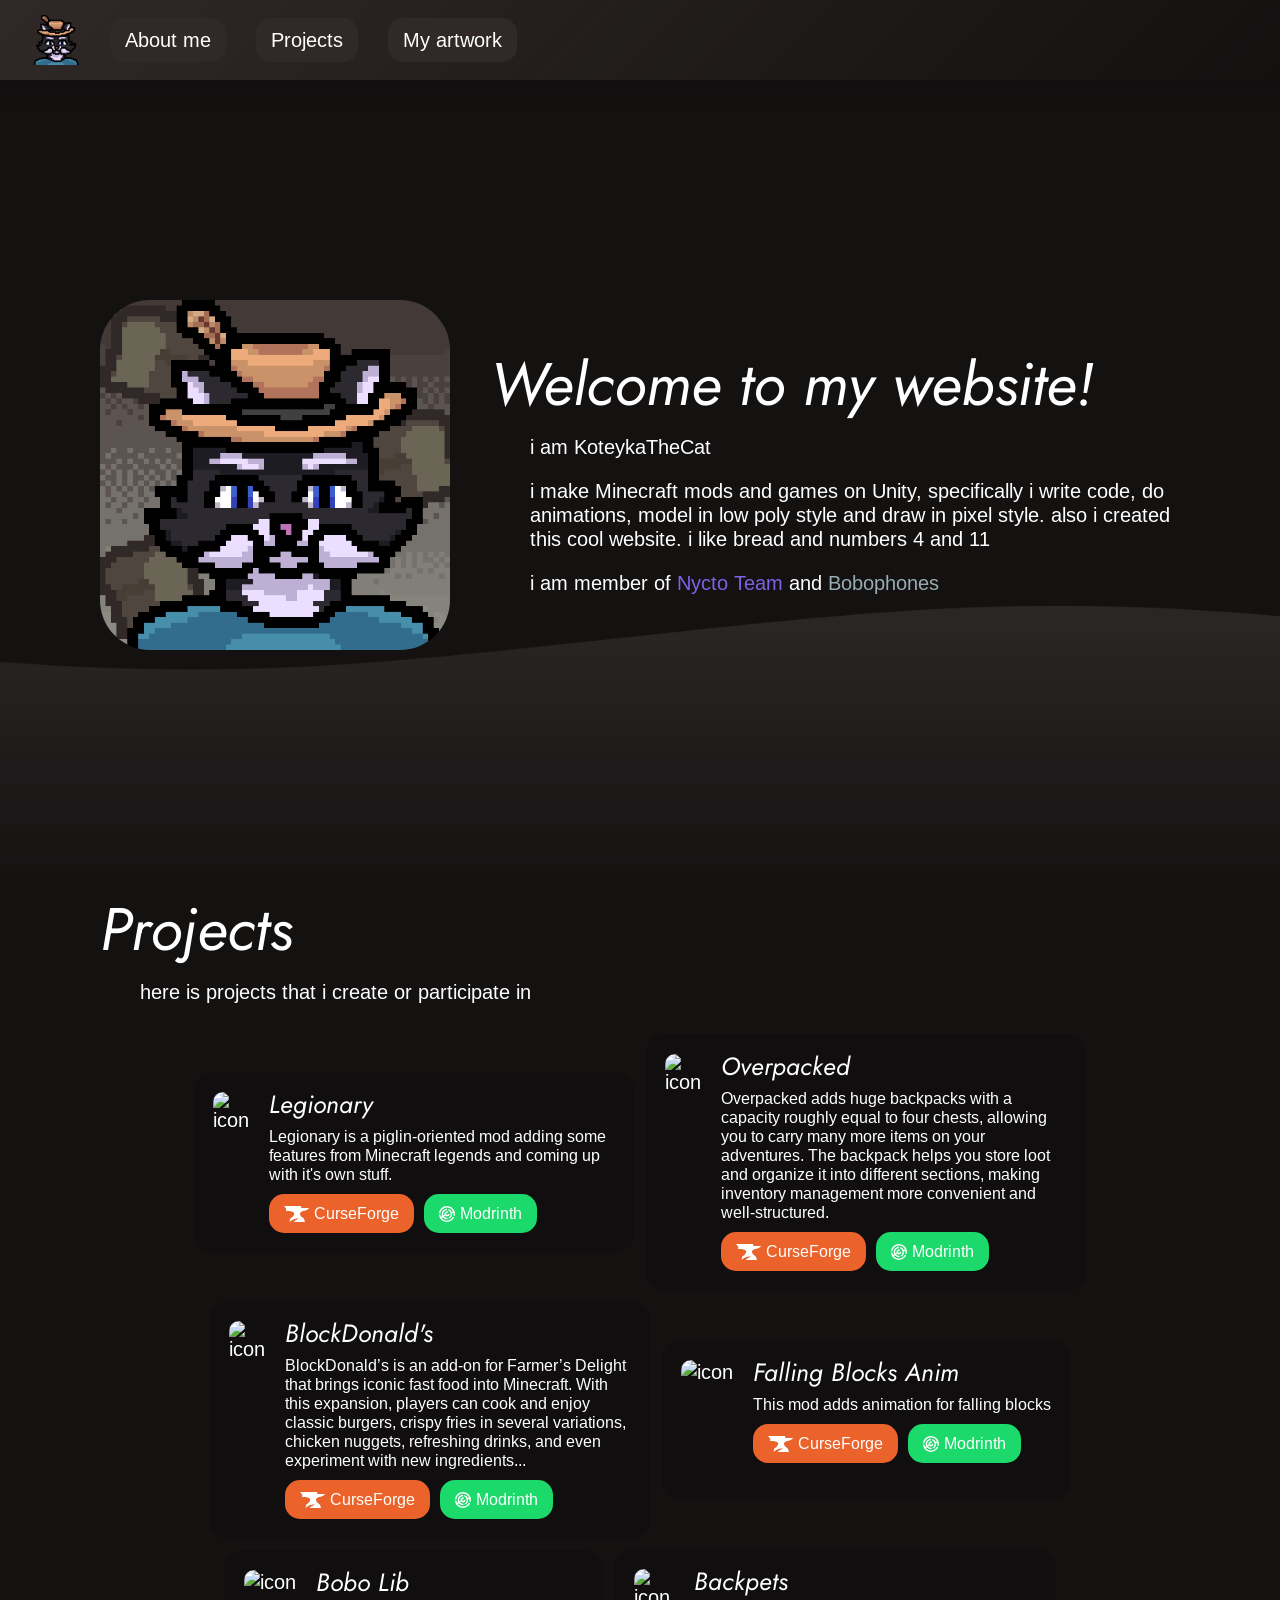
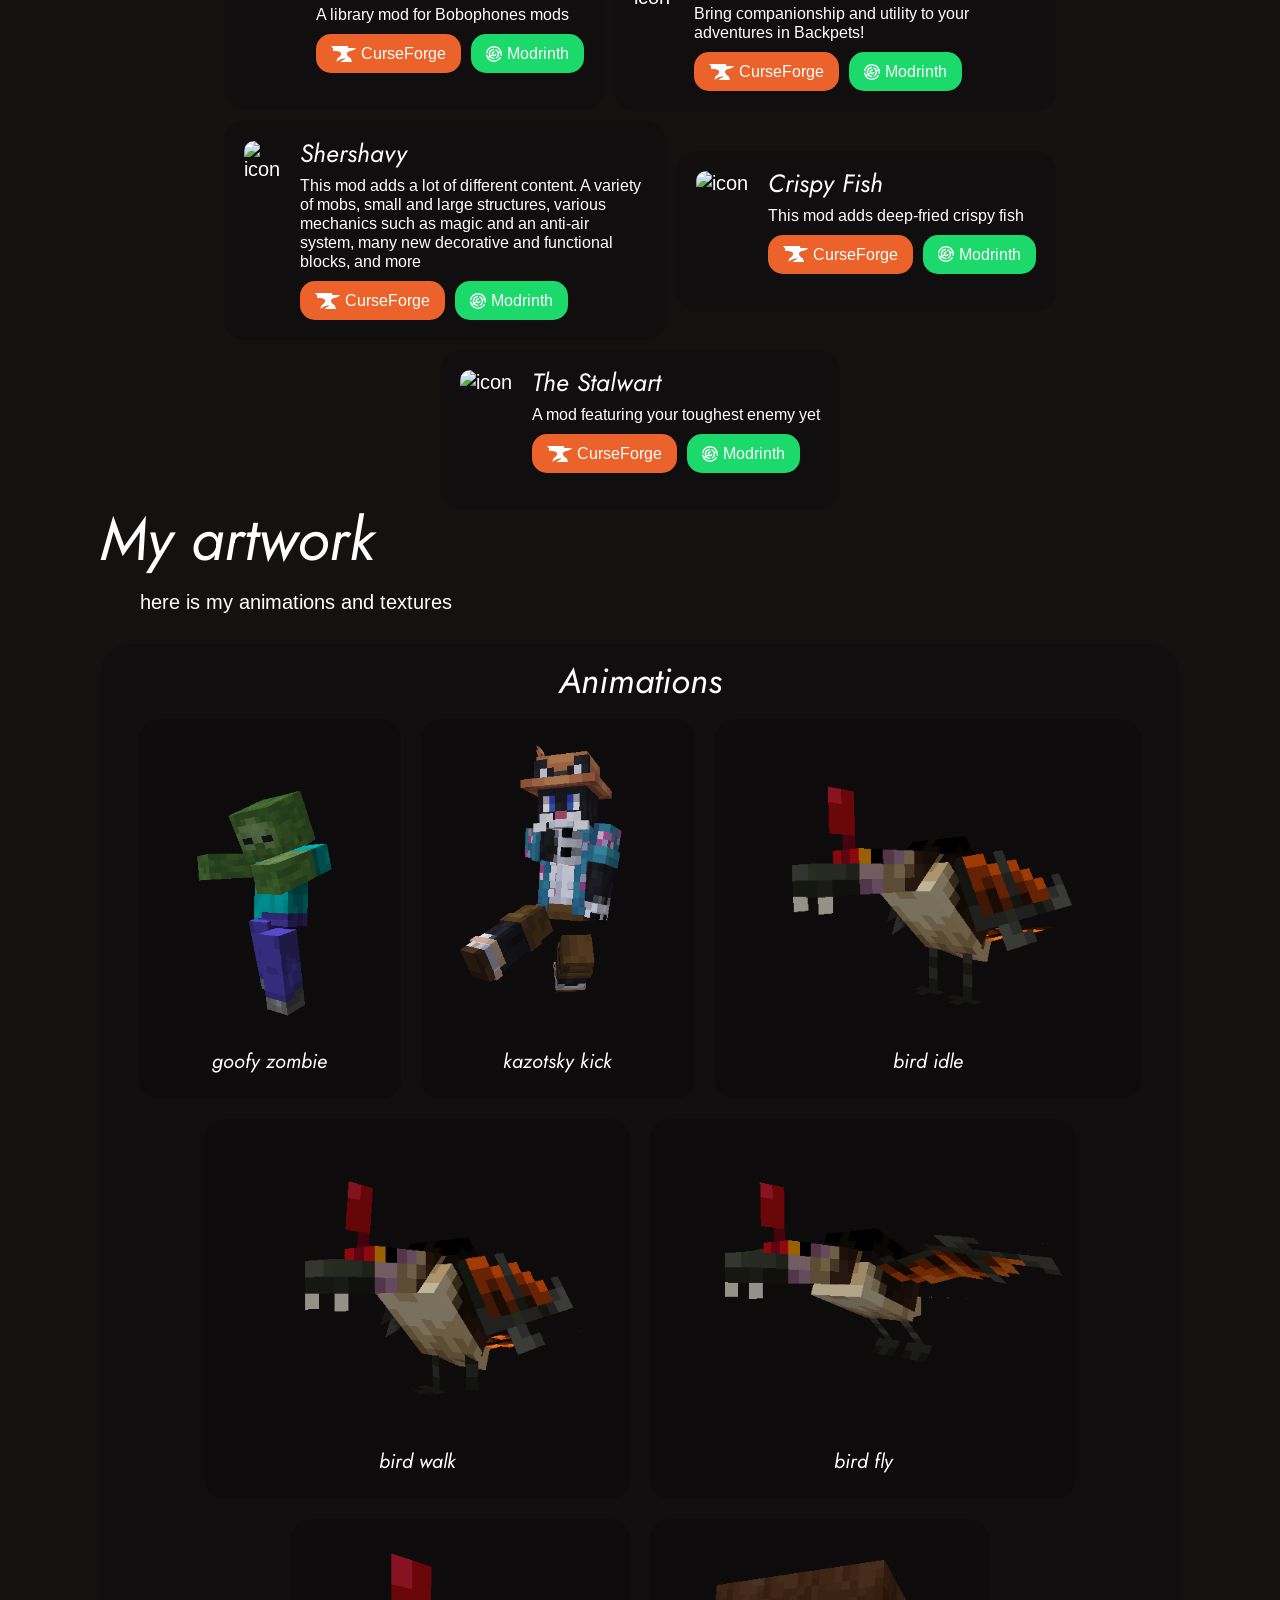
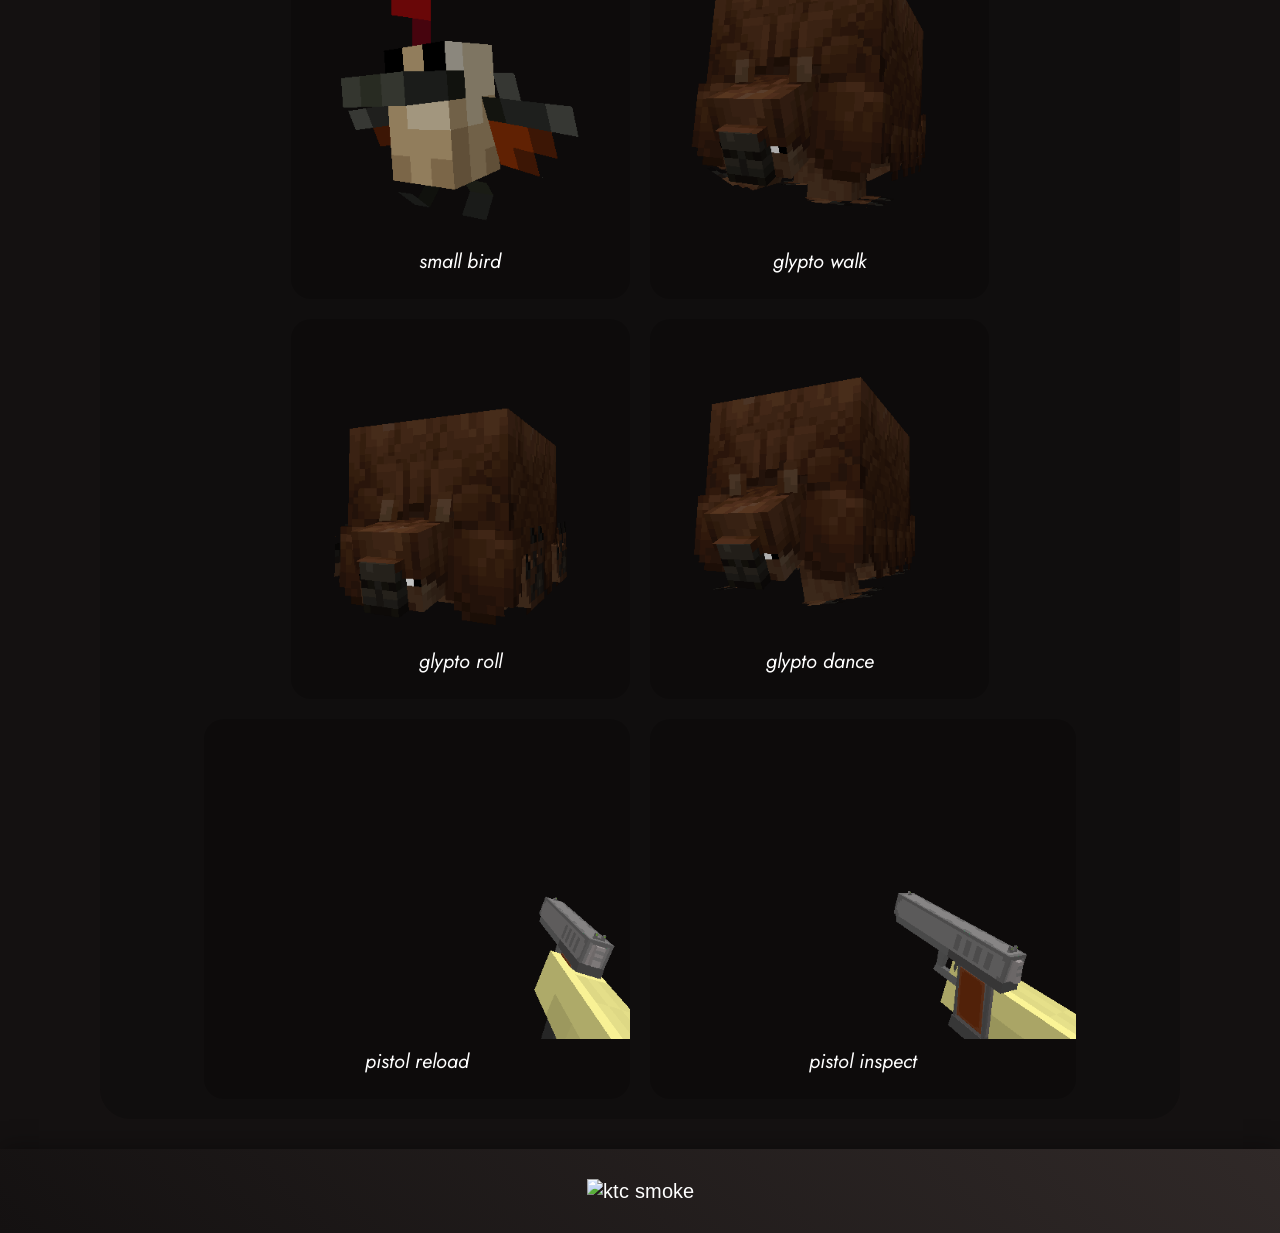
==== index.html @ 1e7cb915 "commit" ====
<!DOCTYPE html>
<html lang="en">
<head>
	<meta charset="utf-8">
	<link rel="icon" href="img/ktc_nobg.png" type="image/png">
	<link rel="stylesheet" href="style.css">
	<script src="gallery.js"></script>

	<link rel="preconnect" href="https://fonts.googleapis.com">
	<link rel="preconnect" href="https://fonts.gstatic.com" crossorigin>
	<link href="https://fonts.googleapis.com/css2?family=Arimo:ital,wght@0,400..700;1,400..700&family=Jost:ital,wght@0,700;1,700&display=swap" rel="stylesheet">

	<meta name="viewport" content="width=device-width, initial-scale=1.0">
	<meta name="author" content="KoteykaTheCat">
	<meta property="og:site_name" content="KoteykaTheCat">
	<meta property="og:locale" content="en">
	<title> KoteykaTheCat </title>
	<meta property="og:title" content="KoteykaTheCat">
	<meta name="description" content="hi">
	<meta property="og:description" content="hi">
	<meta name="keywords" content="KoteykaTheCat, котейказекет, котейка">
	<meta property="og:image" content="https://raw.githubusercontent.com/KoteykaTheCat/koteykathecat.github.io/refs/heads/master/img/ktc.png">
	<meta property="twitter:image" content="https://raw.githubusercontent.com/KoteykaTheCat/koteykathecat.github.io/refs/heads/master/img/ktc.png">
</head>

<body class="body">
<div class="page">
	<header class="header">
		<div class="logo">
			<img class="icon" src="img/ktc_nobg.png" alt="icon">
		</div>
		<a class="link" href="#about"> About me </a>
		<a class="link" href="#projects"> Projects </a>
		<a class="link" href="#artwork"> My artwork </a>
	</header>

	<main class="main">
		<div id="gallery" onclick="close_gallery()">
			<img id="gallery_img" src="" alt="gallery">
		</div>

		<div id="about"></div>
		<section class="about" style="background-image: url(img/header.png)">
			<img class="avatar" src="img/ktc.png" alt="avatar">
			<div class="texts">
				<div class="title"> Welcome to my website! </div>
				<div class="small_text">
					i am KoteykaTheCat <br>
				</div>
				<div class="small_text">
					i make Minecraft mods and games on Unity, specifically i write code, do animations, model in low poly style and draw in pixel style. also i created this cool website. i like bread and numbers 4 and 11 <br>
				</div>
				<div class="small_text">
					i am member of <span><a href="" style="color: #7C63E6">Nycto Team</a></span> and <span><a href="https://bobophones.github.io/" style="color: #97ADB2">Bobophones</a></span>
				</div>
			</div>
		</section>
		<div>
			<div id="projects"></div>
			<div class="title"> Projects </div>
			<div class="small_text">
				here is projects that i create or participate in
			</div>
		</div>
		<section class="projects">
			<div style="display:none"> ahahac 67 </div>
			<div class="project">
				<img class="icon" src="https://media.forgecdn.net/avatars/thumbnails/1150/378/256/256/638717862400643307.png" alt="icon">
				<div class="texts">
					<div class="title"> Legionary </div>
					<div class="desc"> Legionary is a piglin-oriented mod adding some features from Minecraft legends and coming up with it's own stuff. </div>
					<div class="links">
						<a class="link cf" href="https://www.curseforge.com/minecraft/mc-mods/legionary">
							<img class="icon" src="img/cf.svg" alt="icon">
							<div class="text"> CurseForge </div>
						</a>
						<a class="link mr" href="https://modrinth.com/mod/legionary">
							<img class="icon" src="img/mr.svg" alt="icon">
							<div class="text"> Modrinth </div>
						</a>
					</div>
				</div>
			</div>

			<div class="project">
				<img class="icon" src="https://media.forgecdn.net/avatars/thumbnails/1922/834/256/256/639197763353109695.png" alt="icon">
				<div class="texts">
					<div class="title"> Overpacked </div>
					<div class="desc"> Overpacked adds huge backpacks with a capacity roughly equal to four chests, allowing you to carry many more items on your adventures. The backpack helps you store loot and organize it into different sections, making inventory management more convenient and well-structured. </div>
					<div class="links">
						<a class="link cf" href="https://www.curseforge.com/minecraft/mc-mods/overpacked">
							<img class="icon" src="img/cf.svg" alt="icon">
							<div class="text"> CurseForge </div>
						</a>
						<a class="link mr" href="https://modrinth.com/mod/overpacked">
							<img class="icon" src="img/mr.svg" alt="icon">
							<div class="text"> Modrinth </div>
						</a>
					</div>
				</div>
			</div>

			<div class="project">
				<img class="icon" src="https://media.forgecdn.net/avatars/thumbnails/1441/252/256/256/638934448135001820.png" alt="icon">
				<div class="texts">
					<div class="title"> BlockDonald's </div>
					<div class="desc"> BlockDonald’s is an add-on for Farmer’s Delight that brings iconic fast food into Minecraft. With this expansion, players can cook and enjoy classic burgers, crispy fries in several variations, chicken nuggets, refreshing drinks, and even experiment with new ingredients... </div>
					<div class="links">
						<a class="link cf" href="https://www.curseforge.com/minecraft/mc-mods/blockdonalds">
							<img class="icon" src="img/cf.svg" alt="icon">
							<div class="text"> CurseForge </div>
						</a>
						<a class="link mr" href="https://modrinth.com/mod/blockdonalds">
							<img class="icon" src="img/mr.svg" alt="icon">
							<div class="text"> Modrinth </div>
						</a>
					</div>
				</div>
			</div>

			<div class="project">
				<img class="icon" src="https://media.forgecdn.net/avatars/thumbnails/1658/262/256/256/639056569333555437.png" alt="icon">
				<div class="texts">
					<div class="title"> Falling Blocks Anim </div>
					<div class="desc"> This mod adds animation for falling blocks </div>
					<div class="links">
						<a class="link cf" href="https://www.curseforge.com/minecraft/mc-mods/falling-blocks-anim">
							<img class="icon" src="img/cf.svg" alt="icon">
							<div class="text"> CurseForge </div>
						</a>
						<a class="link mr" href="https://modrinth.com/mod/falling-blocks-anim">
							<img class="icon" src="img/mr.svg" alt="icon">
							<div class="text"> Modrinth </div>
						</a>
					</div>
				</div>
			</div>

			<div class="project">
				<img class="icon" src="https://media.forgecdn.net/avatars/thumbnails/1758/545/256/256/639118714023022984.png" alt="icon">
				<div class="texts">
					<div class="title"> Bobo Lib </div>
					<div class="desc"> A library mod for Bobophones mods </div>
					<div class="links">
						<a class="link cf" href="https://www.curseforge.com/minecraft/mc-mods/bobo-lib">
							<img class="icon" src="img/cf.svg" alt="icon">
							<div class="text"> CurseForge </div>
						</a>
						<a class="link mr" href="https://modrinth.com/mod/bobo-lib">
							<img class="icon" src="img/mr.svg" alt="icon">
							<div class="text"> Modrinth </div>
						</a>
					</div>
				</div>
			</div>

			<div class="project">
				<img class="icon" src="https://media.forgecdn.net/avatars/thumbnails/1675/243/256/256/639065220173999099.png" alt="icon">
				<div class="texts">
					<div class="title"> Backpets </div>
					<div class="desc"> Bring companionship and utility to your adventures in Backpets! </div>
					<div class="links">
						<a class="link cf" href="https://www.curseforge.com/minecraft/mc-mods/backpets">
							<img class="icon" src="img/cf.svg" alt="icon">
							<div class="text"> CurseForge </div>
						</a>
						<a class="link mr" href="https://modrinth.com/mod/backpets">
							<img class="icon" src="img/mr.svg" alt="icon">
							<div class="text"> Modrinth </div>
						</a>
					</div>
				</div>
			</div>

			<div class="project">
				<img class="icon" src="https://media.forgecdn.net/avatars/thumbnails/1659/152/256/256/639057026516370318.png" alt="icon">
				<div class="texts">
					<div class="title"> Shershavy </div>
					<div class="desc"> This mod adds a lot of different content. A variety of mobs, small and large structures, various mechanics such as magic and an anti-air system, many new decorative and functional blocks, and more </div>
					<div class="links">
						<a class="link cf" href="https://www.curseforge.com/minecraft/mc-mods/shershavy">
							<img class="icon" src="img/cf.svg" alt="icon">
							<div class="text"> CurseForge </div>
						</a>
						<a class="link mr" href="https://modrinth.com/mod/shershavy">
							<img class="icon" src="img/mr.svg" alt="icon">
							<div class="text"> Modrinth </div>
						</a>
					</div>
				</div>
			</div>

			<div class="project">
				<img class="icon" src="https://media.forgecdn.net/avatars/thumbnails/1658/170/256/256/639056535067767973.png" alt="icon">
				<div class="texts">
					<div class="title"> Crispy Fish </div>
					<div class="desc"> This mod adds deep-fried crispy fish </div>
					<div class="links">
						<a class="link cf" href="https://www.curseforge.com/minecraft/mc-mods/crispy-fish">
							<img class="icon" src="img/cf.svg" alt="icon">
							<div class="text"> CurseForge </div>
						</a>
						<a class="link mr" href="https://modrinth.com/mod/crispy-fish">
							<img class="icon" src="img/mr.svg" alt="icon">
							<div class="text"> Modrinth </div>
						</a>
					</div>
				</div>
			</div>

			<div class="project">
				<img class="icon" src="https://media.forgecdn.net/avatars/thumbnails/2033/73/256/256/639243917509066254.png" alt="icon">
				<div class="texts">
					<div class="title"> The Stalwart </div>
					<div class="desc"> A mod featuring your toughest enemy yet </div>
					<div class="links">
						<a class="link cf" href="https://www.curseforge.com/minecraft/mc-mods/the-stalwart">
							<img class="icon" src="img/cf.svg" alt="icon">
							<div class="text"> CurseForge </div>
						</a>
						<a class="link mr" href="https://modrinth.com/mod/the-stalwart">
							<img class="icon" src="img/mr.svg" alt="icon">
							<div class="text"> Modrinth </div>
						</a>
					</div>
				</div>
			</div>

		</section>
		<div>
			<div id="artwork"></div>
			<div class="title"> My artwork </div>
			<div class="small_text">
				here is my animations and textures
			</div>
		</div>
		<section class="artworks">
			<div class="title"> Animations </div>
			<div class="list">
				<div class="artwork" onclick="open_gallery(this)">
					<img class="img" src="img/artwork/goofy_zombie.gif" alt="artwork">
					<div class="title"> goofy zombie </div>
				</div>
				<div class="artwork" onclick="open_gallery(this)">
					<img class="img" src="img/artwork/kazotsky_kick.gif" alt="artwork">
					<div class="title"> kazotsky kick </div>
				</div>
				<div class="artwork" onclick="open_gallery(this)">
					<img class="img" src="img/artwork/bird_idle.gif" alt="artwork">
					<div class="title"> bird idle </div>
				</div>
				<div class="artwork" onclick="open_gallery(this)">
					<img class="img" src="img/artwork/bird_walk.gif" alt="artwork">
					<div class="title"> bird walk </div>
				</div>
				<div class="artwork" onclick="open_gallery(this)">
					<img class="img" src="img/artwork/bird_fly.gif" alt="artwork">
					<div class="title"> bird fly </div>
				</div>
				<div class="artwork" onclick="open_gallery(this)">
					<img class="img" src="img/artwork/small_bird.gif" alt="artwork">
					<div class="title"> small bird </div>
				</div>
				<div class="artwork" onclick="open_gallery(this)">
					<img class="img" src="img/artwork/glypto_walk.gif" alt="artwork">
					<div class="title"> glypto walk </div>
				</div>
				<div class="artwork" onclick="open_gallery(this)">
					<img class="img" src="img/artwork/glypto_roll.gif" alt="artwork">
					<div class="title"> glypto roll </div>
				</div>
				<div class="artwork" onclick="open_gallery(this)">
					<img class="img" src="img/artwork/glypto_dance.gif" alt="artwork">
					<div class="title"> glypto dance </div>
				</div>
				<div class="artwork" onclick="open_gallery(this)">
					<img class="img" src="img/artwork/pistol_reload.gif" alt="artwork">
					<div class="title"> pistol reload </div>
				</div>
				<div class="artwork" onclick="open_gallery(this)">
					<img class="img" src="img/artwork/pistol_inspect.gif" alt="artwork">
					<div class="title"> pistol inspect </div>
				</div>
<!--				<div class="artwork" onclick="open_gallery(this)">-->
<!--					<img class="img" src="img/artwork/.gif" alt="artwork">-->
<!--					<div class="title">  </div>-->
<!--				</div>-->
			</div>
		</section>
	</main>

	<footer class="footer">
		<div class="group">
			<div class="links"></div>
			<img class="ktc_smoke" src="img/ktc_smoke.gif" alt="ktc smoke">
		</div>
	</footer>
</div>
</body>
</html>
---- style.css ----
:root {
	--main_c: #302928;
	--main_hc: #8C8B83;
	--bg_c: #141111;
	--tbg_c: rgba(0, 0, 0, 0.2);
	--header_h: 50px;
}

* {
	padding: 0;
	margin: 0;
	font-family: Arimo;
	font-size: 20px;
	transition: 0.25s;
	color: white;
	scroll-behavior: smooth;
}

a {
	text-decoration: none
}

img {
	-webkit-user-select: none;
	-ms-user-select: none;
	user-select: none;
}

::selection {
	background: var(--main_hc);
	color: black;
}

.body {
	background: var(--bg_c);
}

.page {
	display: flex;
	flex-direction: column;
	min-height: 100vh;
	overflow: hidden;
	background: url(img/bg.png);
	background-attachment: fixed;
	background-position: center;
	background-size: cover;
}


.header {
	position: fixed;
	width: calc(100% - 60px);
	height: var(--header_h);;
	display: flex;
	align-items: center;
	gap: 30px;
	padding: 15px 30px;
	background: linear-gradient(135deg, var(--main_c), transparent);
	box-shadow: rgb(0, 0, 0, 0.4) 0px 0px 25px;
	z-index: 10;
}
	.header .logo {
		display: flex;
		align-items: center;
	}
		.header .logo .icon {
			height: 50px;
		}
		.header .logo .text {
			margin-left: 10px;
			font-family: Jost;
			max-width: 130px;
			line-height: 22px;
		}

.main {
	margin-top: var(--header_h);
	padding: 0 100px;
}

.mb {
	display: none;
}


.title {
	font-family: Jost;
	font-style: italic;
	font-size: 60px;
	line-height: 60px;
}
.small_text {
	margin: 20px 0 0 40px;
}

#about, #projects, #artwork {
    position: relative;
    top: calc(-2 * var(--header_h));
    height: 0;
    visibility: hidden;
}

.about {
	height: calc(100vh - var(--header_h));
	display: flex;
	justify-content: center;
	align-items: center;
}
	.about .avatar {
	    border-radius: 50px;
	    height: 350px;
	}
	.about .texts {
		margin-left: 40px;
		max-width: 720px;
	}

.projects {
	display: flex;
	flex-wrap: wrap;
	justify-content: center;
	align-items: center;
	gap: 10px;
	margin-top: 30px;
}
.project {
	display: flex;
	gap: 20px;
	background: var(--tbg_c);
	padding: 20px;
	border-radius: 20px;
	max-width: calc(40% - 30px)
}
	.project .icon {
		border-radius: 10px;
		height: 120px;
	}
	.project .title {
		font-size: 25px;
		line-height: 25px;
	}
	.project .texts {
    	display: flex;
    	flex-wrap: wrap;
    	flex-direction: column;
    	gap: 10px;
    }
	.project .desc {
		font-size: 16px;
	}
	.project .links {
		display: flex;
		flex-wrap: wrap;
		gap: 10px;
	}

.artworks {
	margin: 30px 0;
	background: var(--tbg_c);
	border-radius: 30px;
	padding: 20px;
}
	.artworks .title {
		font-size: 35px;
		line-height: 35px;
		text-align: center;
	}
	.artworks .list {
		display: flex;
		flex-wrap: wrap;
		justify-content: center;
		align-items: center;
		gap: 20px;
		margin-top: 20px;
	}
.artwork {
	background: var(--tbg_c);
	padding: 20px;
	border-radius: 20px;
	max-width: calc(40% - 30px)
}
	.artwork:hover {
		background: rgba(0, 0, 0, 0.5);
		cursor: pointer;
	}
	.artwork .img {
		height: 300px;
	}
	.artwork .title {
		font-size: 20px;
	}



.link {
	padding: 10px 15px;
	border-radius: 15px;
	background: var(--main_c);
	display: flex;
	align-items: center;
	gap: 5px;
}
	.link .icon {
		border-radius: 0;
		height: 16px;
	}
	.link .text {
		font-size: 16px;
	}
	.link:hover {
		background: var(--bg_c);
	}
.link.cf {
	background: #eb622b;
}
	.link.cf:hover {
		background: #B74D22;
	}
.link.mr {
	background: #1BD96A;
}
	.link.mr:hover {
		background: #15A54F;
	}


#gallery {
	position: fixed;
	left: 0;
	top: 0;
	width: 100vw;
	height: 100vh;
	background: rgba(0, 0, 0, 0.75);
	z-index: 20;
	display: flex;
	justify-content: center;
	align-items: center;
	opacity: 0;
	visibility: hidden;
}
	#gallery.opened {
		opacity: 1;
		visibility: visible;
	}
	#gallery_img {
        max-width: 95%;
        max-height: 95%;
        transform: scale(0.9);
    }
    #gallery.opened #gallery_img {
        transform: scale(1);
    }


.footer {
	background: linear-gradient(45deg, transparent, var(--main_c));
	padding: 30px;
	display: flex;
	justify-content: center;
	box-shadow: rgb(0, 0, 0, 0.4) 0px 0px 25px;
}
	.footer .group {
		display: flex;
		align-items: center;
		flex-direction: column;
	}



@media (max-width: 720px) {

}
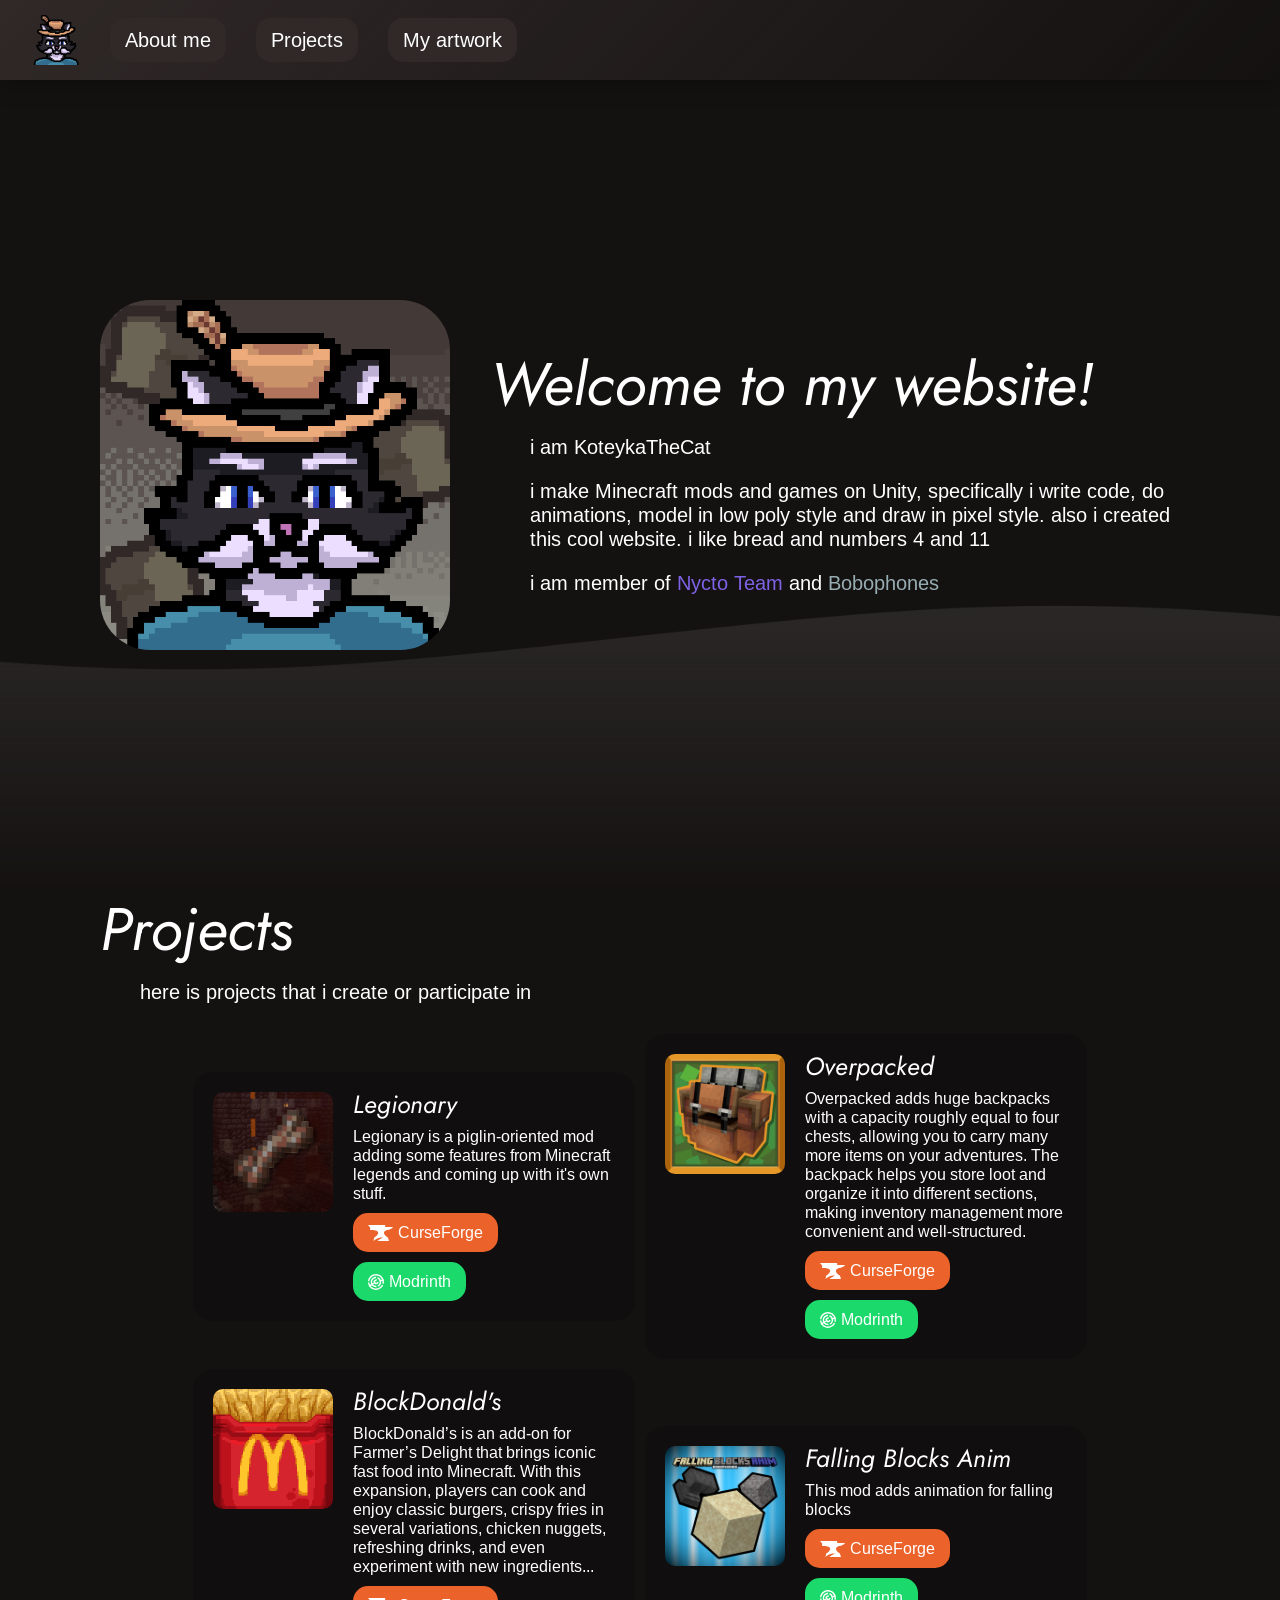
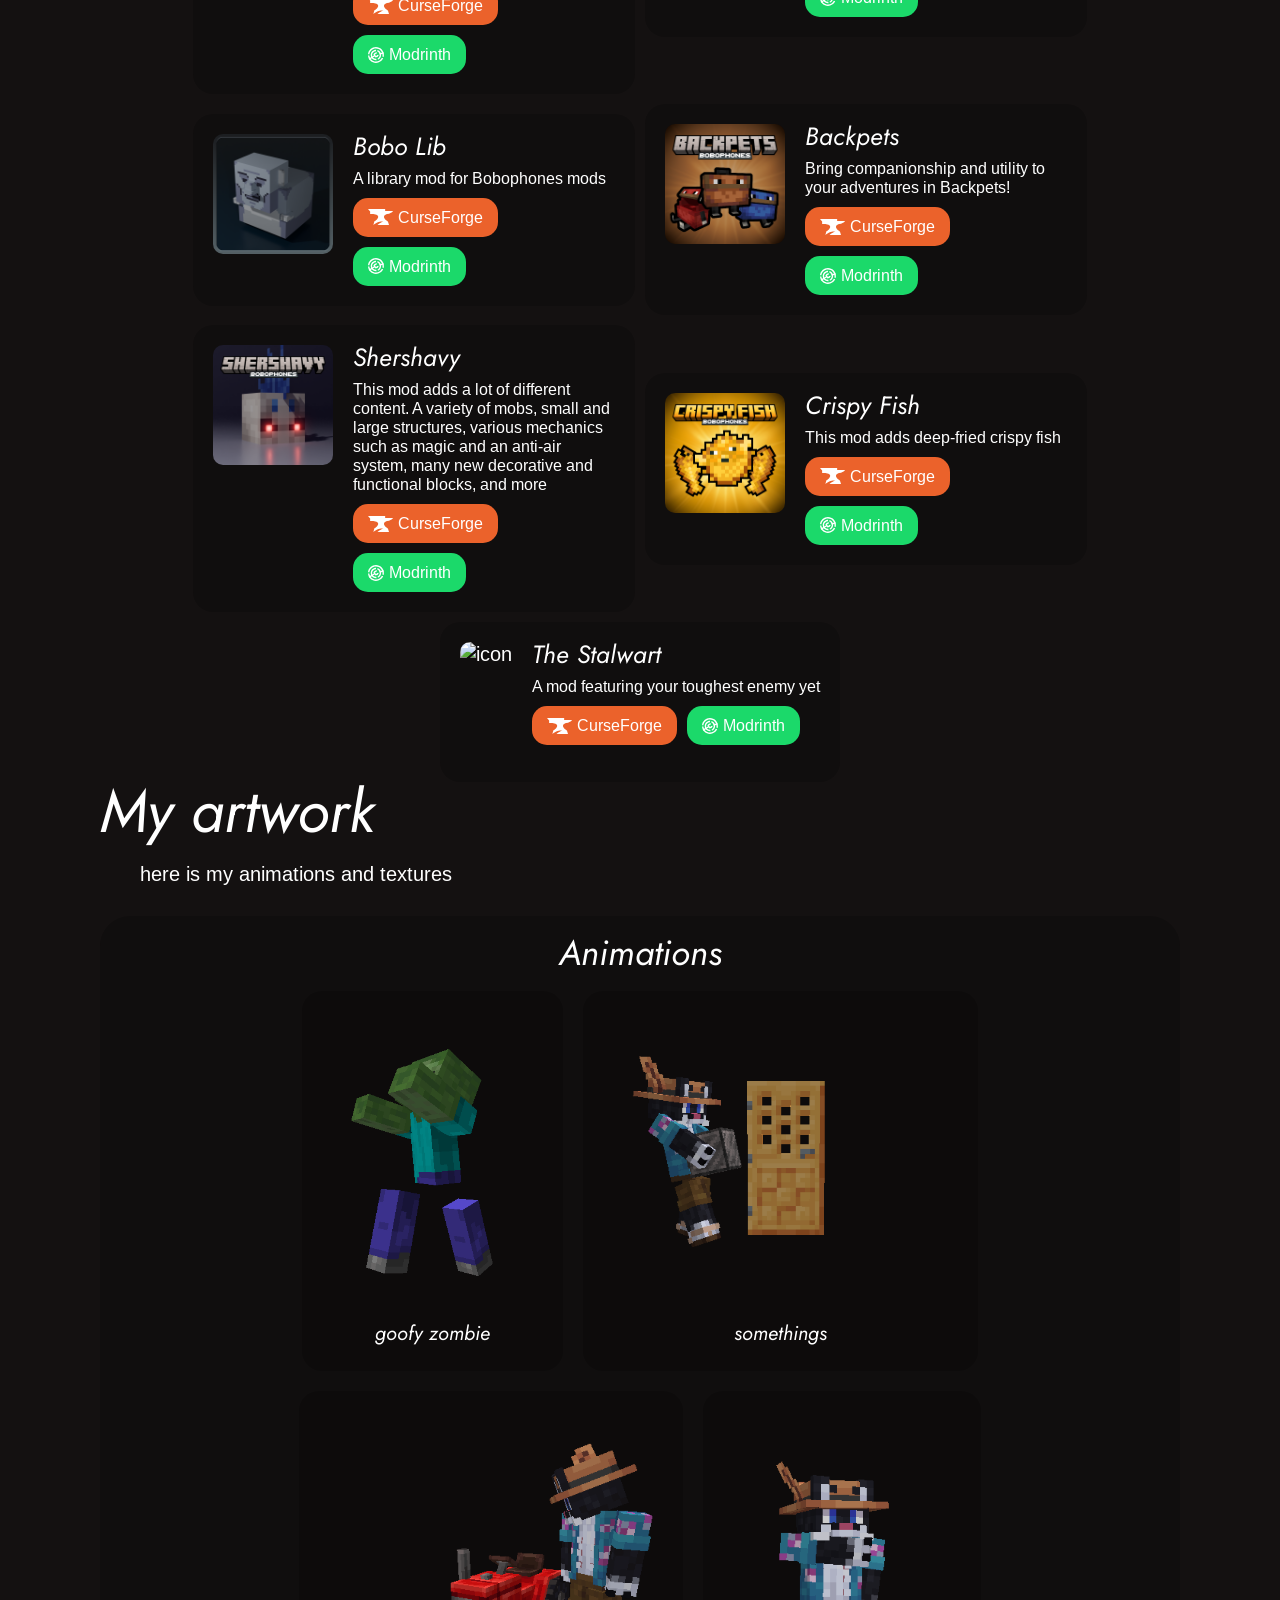
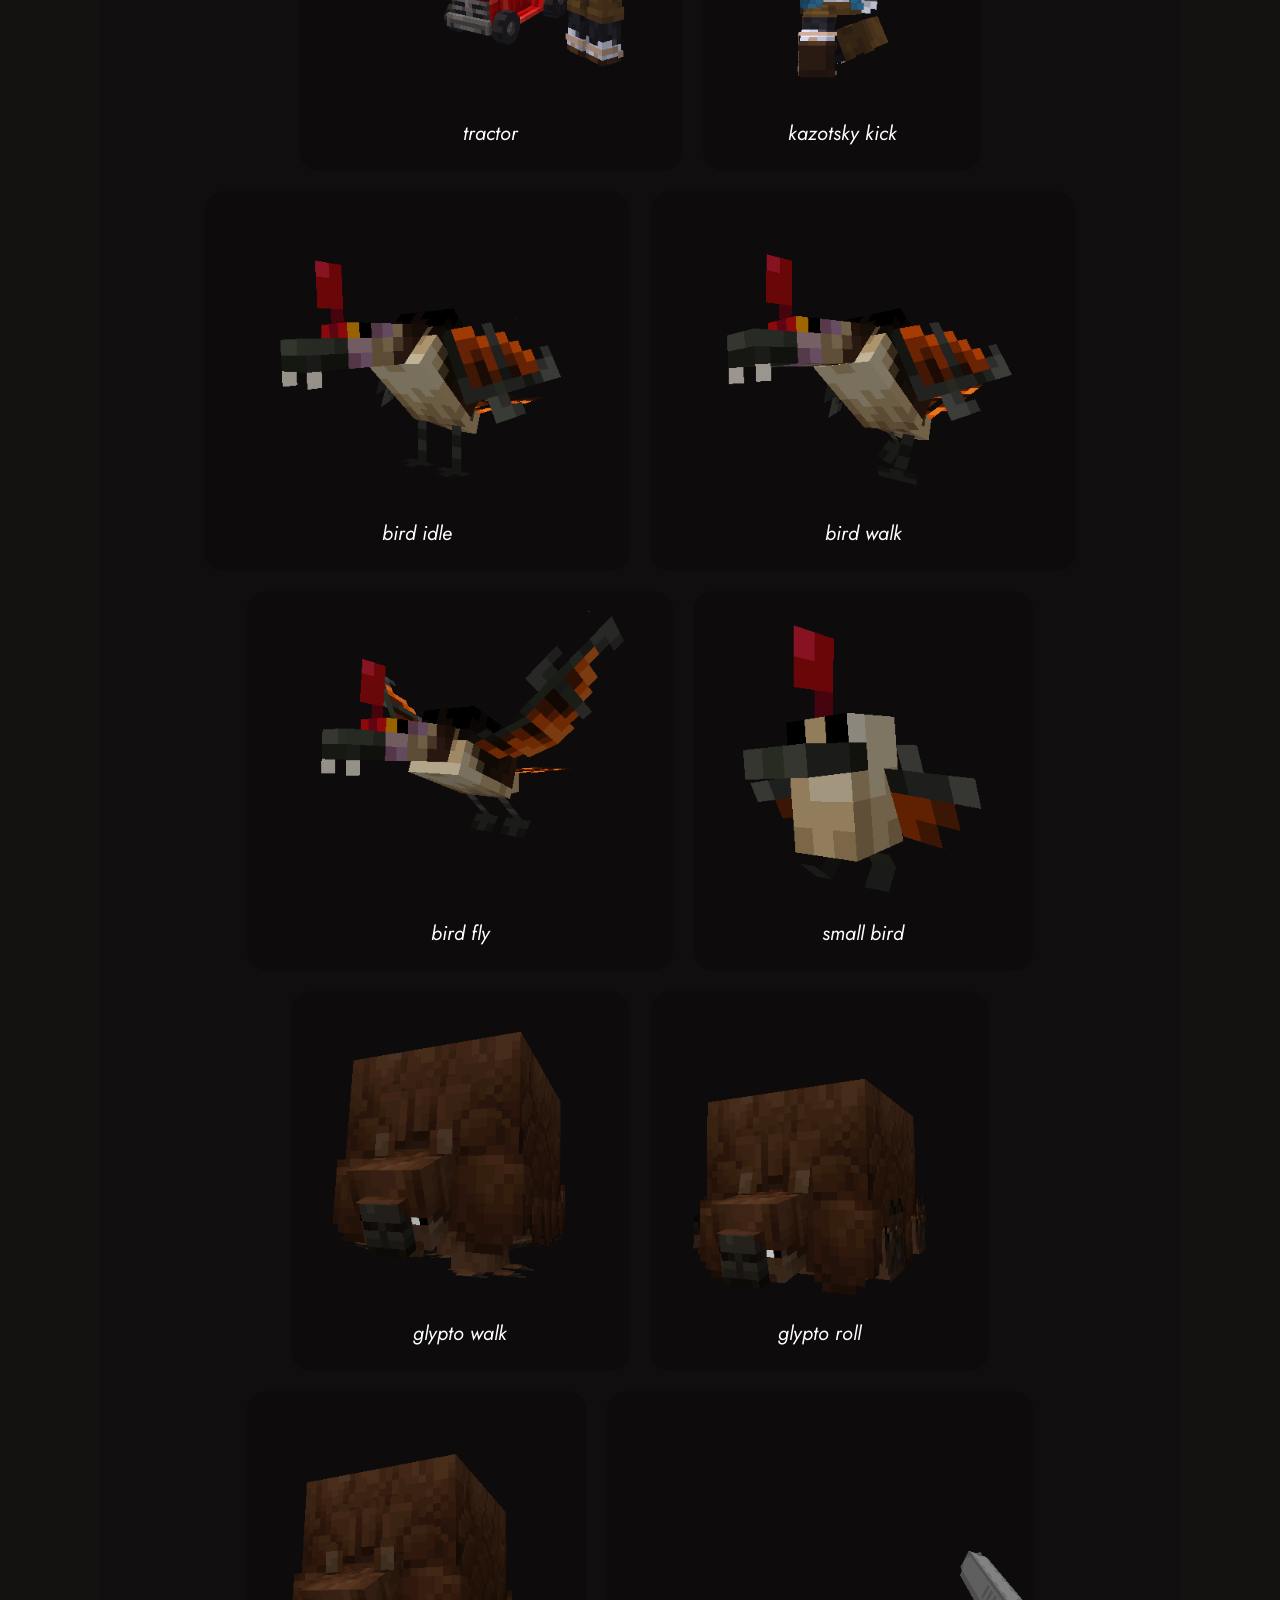
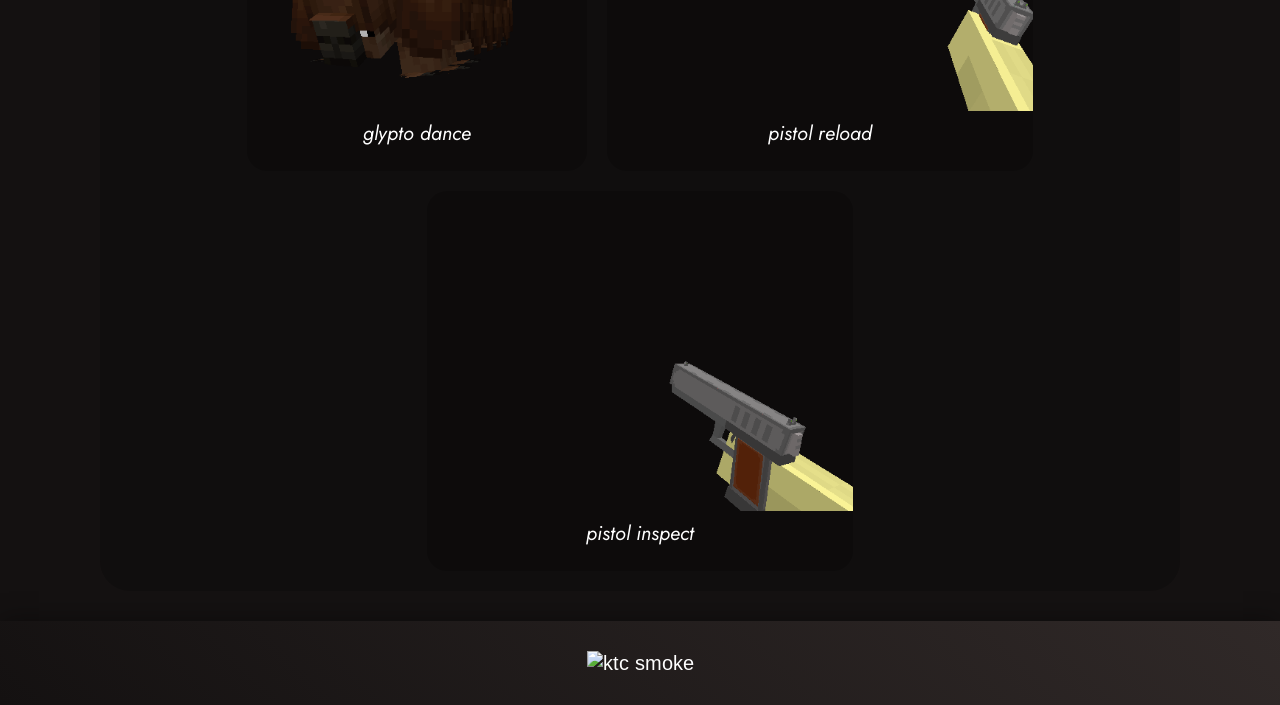
==== commit db479000: "commit" ====
--- a/index.html
+++ b/index.html
@@ -65,142 +65,142 @@
 		<section class="projects">
 			<div style="display:none"> ahahac 67 </div>
 			<div class="project">
-				<img class="icon" src="https://media.forgecdn.net/avatars/thumbnails/1150/378/256/256/638717862400643307.png" alt="icon">
+				<img class="icon" src="img/icon/legionary.png" alt="icon">
 				<div class="texts">
 					<div class="title"> Legionary </div>
 					<div class="desc"> Legionary is a piglin-oriented mod adding some features from Minecraft legends and coming up with it's own stuff. </div>
 					<div class="links">
-						<a class="link cf" href="https://www.curseforge.com/minecraft/mc-mods/legionary">
-							<img class="icon" src="img/cf.svg" alt="icon">
-							<div class="text"> CurseForge </div>
-						</a>
-						<a class="link mr" href="https://modrinth.com/mod/legionary">
-							<img class="icon" src="img/mr.svg" alt="icon">
-							<div class="text"> Modrinth </div>
-						</a>
-					</div>
-				</div>
-			</div>
-
-			<div class="project">
-				<img class="icon" src="https://media.forgecdn.net/avatars/thumbnails/1922/834/256/256/639197763353109695.png" alt="icon">
+						<a class="link cf" href="https://www.curseforge.com/minecraft/mc-mods/legionary" target="_blank">
+							<img class="icon" src="img/cf.svg" alt="icon">
+							<div class="text"> CurseForge </div>
+						</a>
+						<a class="link mr" href="https://modrinth.com/mod/legionary" target="_blank">
+							<img class="icon" src="img/mr.svg" alt="icon">
+							<div class="text"> Modrinth </div>
+						</a>
+					</div>
+				</div>
+			</div>
+
+			<div class="project">
+				<img class="icon" src="img/icon/overpacked.png" alt="icon">
 				<div class="texts">
 					<div class="title"> Overpacked </div>
 					<div class="desc"> Overpacked adds huge backpacks with a capacity roughly equal to four chests, allowing you to carry many more items on your adventures. The backpack helps you store loot and organize it into different sections, making inventory management more convenient and well-structured. </div>
 					<div class="links">
-						<a class="link cf" href="https://www.curseforge.com/minecraft/mc-mods/overpacked">
-							<img class="icon" src="img/cf.svg" alt="icon">
-							<div class="text"> CurseForge </div>
-						</a>
-						<a class="link mr" href="https://modrinth.com/mod/overpacked">
-							<img class="icon" src="img/mr.svg" alt="icon">
-							<div class="text"> Modrinth </div>
-						</a>
-					</div>
-				</div>
-			</div>
-
-			<div class="project">
-				<img class="icon" src="https://media.forgecdn.net/avatars/thumbnails/1441/252/256/256/638934448135001820.png" alt="icon">
+						<a class="link cf" href="https://www.curseforge.com/minecraft/mc-mods/overpacked" target="_blank">
+							<img class="icon" src="img/cf.svg" alt="icon">
+							<div class="text"> CurseForge </div>
+						</a>
+						<a class="link mr" href="https://modrinth.com/mod/overpacked" target="_blank">
+							<img class="icon" src="img/mr.svg" alt="icon">
+							<div class="text"> Modrinth </div>
+						</a>
+					</div>
+				</div>
+			</div>
+
+			<div class="project">
+				<img class="icon" src="img/icon/blockdonalds.png" alt="icon">
 				<div class="texts">
 					<div class="title"> BlockDonald's </div>
 					<div class="desc"> BlockDonald’s is an add-on for Farmer’s Delight that brings iconic fast food into Minecraft. With this expansion, players can cook and enjoy classic burgers, crispy fries in several variations, chicken nuggets, refreshing drinks, and even experiment with new ingredients... </div>
 					<div class="links">
-						<a class="link cf" href="https://www.curseforge.com/minecraft/mc-mods/blockdonalds">
-							<img class="icon" src="img/cf.svg" alt="icon">
-							<div class="text"> CurseForge </div>
-						</a>
-						<a class="link mr" href="https://modrinth.com/mod/blockdonalds">
-							<img class="icon" src="img/mr.svg" alt="icon">
-							<div class="text"> Modrinth </div>
-						</a>
-					</div>
-				</div>
-			</div>
-
-			<div class="project">
-				<img class="icon" src="https://media.forgecdn.net/avatars/thumbnails/1658/262/256/256/639056569333555437.png" alt="icon">
+						<a class="link cf" href="https://www.curseforge.com/minecraft/mc-mods/blockdonalds" target="_blank">
+							<img class="icon" src="img/cf.svg" alt="icon">
+							<div class="text"> CurseForge </div>
+						</a>
+						<a class="link mr" href="https://modrinth.com/mod/blockdonalds" target="_blank">
+							<img class="icon" src="img/mr.svg" alt="icon">
+							<div class="text"> Modrinth </div>
+						</a>
+					</div>
+				</div>
+			</div>
+
+			<div class="project">
+				<img class="icon" src="img/icon/falling_blocks_anim.png" alt="icon">
 				<div class="texts">
 					<div class="title"> Falling Blocks Anim </div>
 					<div class="desc"> This mod adds animation for falling blocks </div>
 					<div class="links">
-						<a class="link cf" href="https://www.curseforge.com/minecraft/mc-mods/falling-blocks-anim">
-							<img class="icon" src="img/cf.svg" alt="icon">
-							<div class="text"> CurseForge </div>
-						</a>
-						<a class="link mr" href="https://modrinth.com/mod/falling-blocks-anim">
-							<img class="icon" src="img/mr.svg" alt="icon">
-							<div class="text"> Modrinth </div>
-						</a>
-					</div>
-				</div>
-			</div>
-
-			<div class="project">
-				<img class="icon" src="https://media.forgecdn.net/avatars/thumbnails/1758/545/256/256/639118714023022984.png" alt="icon">
+						<a class="link cf" href="https://www.curseforge.com/minecraft/mc-mods/falling-blocks-anim" target="_blank">
+							<img class="icon" src="img/cf.svg" alt="icon">
+							<div class="text"> CurseForge </div>
+						</a>
+						<a class="link mr" href="https://modrinth.com/mod/falling-blocks-anim" target="_blank">
+							<img class="icon" src="img/mr.svg" alt="icon">
+							<div class="text"> Modrinth </div>
+						</a>
+					</div>
+				</div>
+			</div>
+
+			<div class="project">
+				<img class="icon" src="img/icon/bobo_lib.png" alt="icon">
 				<div class="texts">
 					<div class="title"> Bobo Lib </div>
 					<div class="desc"> A library mod for Bobophones mods </div>
 					<div class="links">
-						<a class="link cf" href="https://www.curseforge.com/minecraft/mc-mods/bobo-lib">
-							<img class="icon" src="img/cf.svg" alt="icon">
-							<div class="text"> CurseForge </div>
-						</a>
-						<a class="link mr" href="https://modrinth.com/mod/bobo-lib">
-							<img class="icon" src="img/mr.svg" alt="icon">
-							<div class="text"> Modrinth </div>
-						</a>
-					</div>
-				</div>
-			</div>
-
-			<div class="project">
-				<img class="icon" src="https://media.forgecdn.net/avatars/thumbnails/1675/243/256/256/639065220173999099.png" alt="icon">
+						<a class="link cf" href="https://www.curseforge.com/minecraft/mc-mods/bobo-lib" target="_blank">
+							<img class="icon" src="img/cf.svg" alt="icon">
+							<div class="text"> CurseForge </div>
+						</a>
+						<a class="link mr" href="https://modrinth.com/mod/bobo-lib" target="_blank">
+							<img class="icon" src="img/mr.svg" alt="icon">
+							<div class="text"> Modrinth </div>
+						</a>
+					</div>
+				</div>
+			</div>
+
+			<div class="project">
+				<img class="icon" src="img/icon/backpets.png" alt="icon">
 				<div class="texts">
 					<div class="title"> Backpets </div>
 					<div class="desc"> Bring companionship and utility to your adventures in Backpets! </div>
 					<div class="links">
-						<a class="link cf" href="https://www.curseforge.com/minecraft/mc-mods/backpets">
-							<img class="icon" src="img/cf.svg" alt="icon">
-							<div class="text"> CurseForge </div>
-						</a>
-						<a class="link mr" href="https://modrinth.com/mod/backpets">
-							<img class="icon" src="img/mr.svg" alt="icon">
-							<div class="text"> Modrinth </div>
-						</a>
-					</div>
-				</div>
-			</div>
-
-			<div class="project">
-				<img class="icon" src="https://media.forgecdn.net/avatars/thumbnails/1659/152/256/256/639057026516370318.png" alt="icon">
+						<a class="link cf" href="https://www.curseforge.com/minecraft/mc-mods/backpets" target="_blank">
+							<img class="icon" src="img/cf.svg" alt="icon">
+							<div class="text"> CurseForge </div>
+						</a>
+						<a class="link mr" href="https://modrinth.com/mod/backpets" target="_blank">
+							<img class="icon" src="img/mr.svg" alt="icon">
+							<div class="text"> Modrinth </div>
+						</a>
+					</div>
+				</div>
+			</div>
+
+			<div class="project">
+				<img class="icon" src="img/icon/shershavy.png" alt="icon">
 				<div class="texts">
 					<div class="title"> Shershavy </div>
 					<div class="desc"> This mod adds a lot of different content. A variety of mobs, small and large structures, various mechanics such as magic and an anti-air system, many new decorative and functional blocks, and more </div>
 					<div class="links">
-						<a class="link cf" href="https://www.curseforge.com/minecraft/mc-mods/shershavy">
-							<img class="icon" src="img/cf.svg" alt="icon">
-							<div class="text"> CurseForge </div>
-						</a>
-						<a class="link mr" href="https://modrinth.com/mod/shershavy">
-							<img class="icon" src="img/mr.svg" alt="icon">
-							<div class="text"> Modrinth </div>
-						</a>
-					</div>
-				</div>
-			</div>
-
-			<div class="project">
-				<img class="icon" src="https://media.forgecdn.net/avatars/thumbnails/1658/170/256/256/639056535067767973.png" alt="icon">
+						<a class="link cf" href="https://www.curseforge.com/minecraft/mc-mods/shershavy" target="_blank">
+							<img class="icon" src="img/cf.svg" alt="icon">
+							<div class="text"> CurseForge </div>
+						</a>
+						<a class="link mr" href="https://modrinth.com/mod/shershavy" target="_blank">
+							<img class="icon" src="img/mr.svg" alt="icon">
+							<div class="text"> Modrinth </div>
+						</a>
+					</div>
+				</div>
+			</div>
+
+			<div class="project">
+				<img class="icon" src="img/icon/crispy_fish.png" alt="icon">
 				<div class="texts">
 					<div class="title"> Crispy Fish </div>
 					<div class="desc"> This mod adds deep-fried crispy fish </div>
 					<div class="links">
-						<a class="link cf" href="https://www.curseforge.com/minecraft/mc-mods/crispy-fish">
-							<img class="icon" src="img/cf.svg" alt="icon">
-							<div class="text"> CurseForge </div>
-						</a>
-						<a class="link mr" href="https://modrinth.com/mod/crispy-fish">
+						<a class="link cf" href="https://www.curseforge.com/minecraft/mc-mods/crispy-fish" target="_blank">
+							<img class="icon" src="img/cf.svg" alt="icon">
+							<div class="text"> CurseForge </div>
+						</a>
+						<a class="link mr" href="https://modrinth.com/mod/crispy-fish" target="_blank">
 							<img class="icon" src="img/mr.svg" alt="icon">
 							<div class="text"> Modrinth </div>
 						</a>
@@ -214,11 +214,11 @@
 					<div class="title"> The Stalwart </div>
 					<div class="desc"> A mod featuring your toughest enemy yet </div>
 					<div class="links">
-						<a class="link cf" href="https://www.curseforge.com/minecraft/mc-mods/the-stalwart">
-							<img class="icon" src="img/cf.svg" alt="icon">
-							<div class="text"> CurseForge </div>
-						</a>
-						<a class="link mr" href="https://modrinth.com/mod/the-stalwart">
+						<a class="link cf" href="https://www.curseforge.com/minecraft/mc-mods/the-stalwart" target="_blank">
+							<img class="icon" src="img/cf.svg" alt="icon">
+							<div class="text"> CurseForge </div>
+						</a>
+						<a class="link mr" href="https://modrinth.com/mod/the-stalwart" target="_blank">
 							<img class="icon" src="img/mr.svg" alt="icon">
 							<div class="text"> Modrinth </div>
 						</a>
@@ -242,6 +242,14 @@
 					<div class="title"> goofy zombie </div>
 				</div>
 				<div class="artwork" onclick="open_gallery(this)">
+					<img class="img" src="img/artwork/anim0.gif" alt="artwork">
+					<div class="title"> somethings </div>
+				</div>
+				<div class="artwork" onclick="open_gallery(this)">
+					<img class="img" src="img/artwork/tractor.gif" alt="artwork">
+					<div class="title"> tractor </div>
+				</div>
+				<div class="artwork" onclick="open_gallery(this)">
 					<img class="img" src="img/artwork/kazotsky_kick.gif" alt="artwork">
 					<div class="title"> kazotsky kick </div>
 				</div>
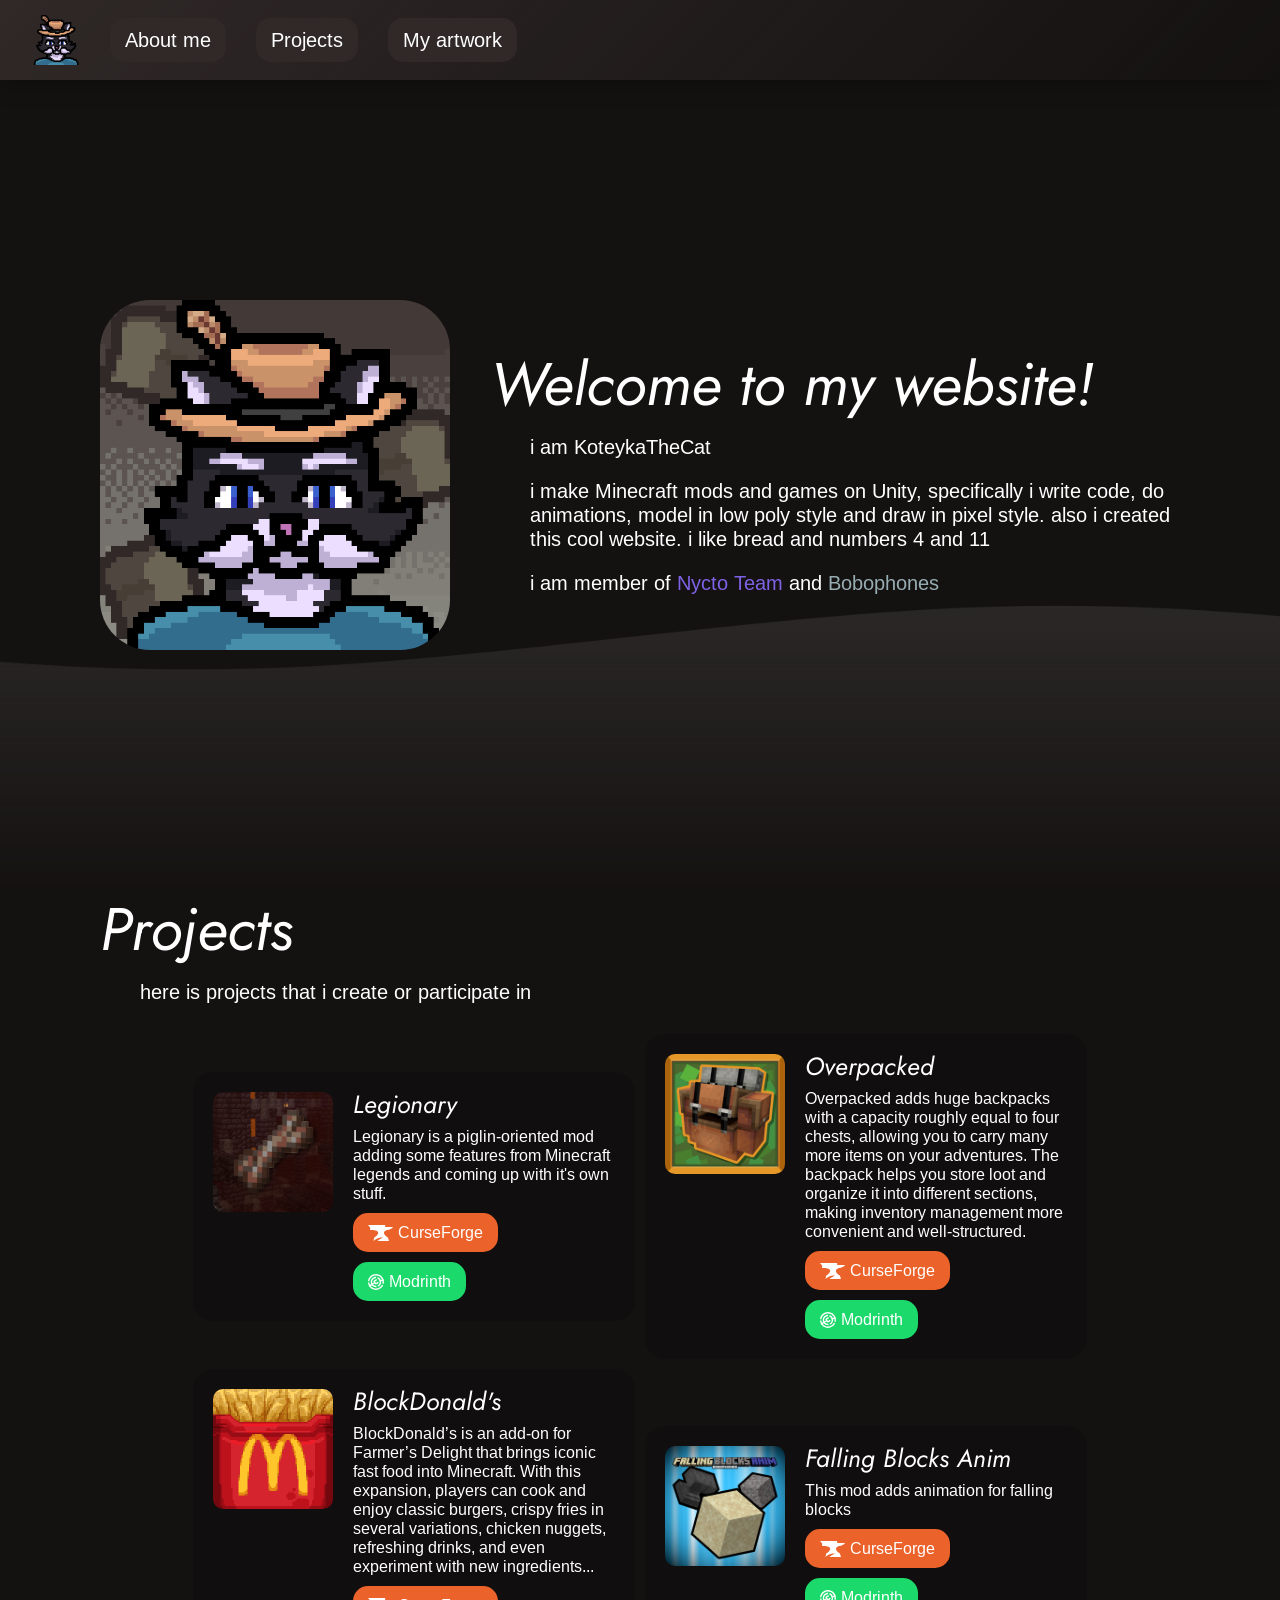
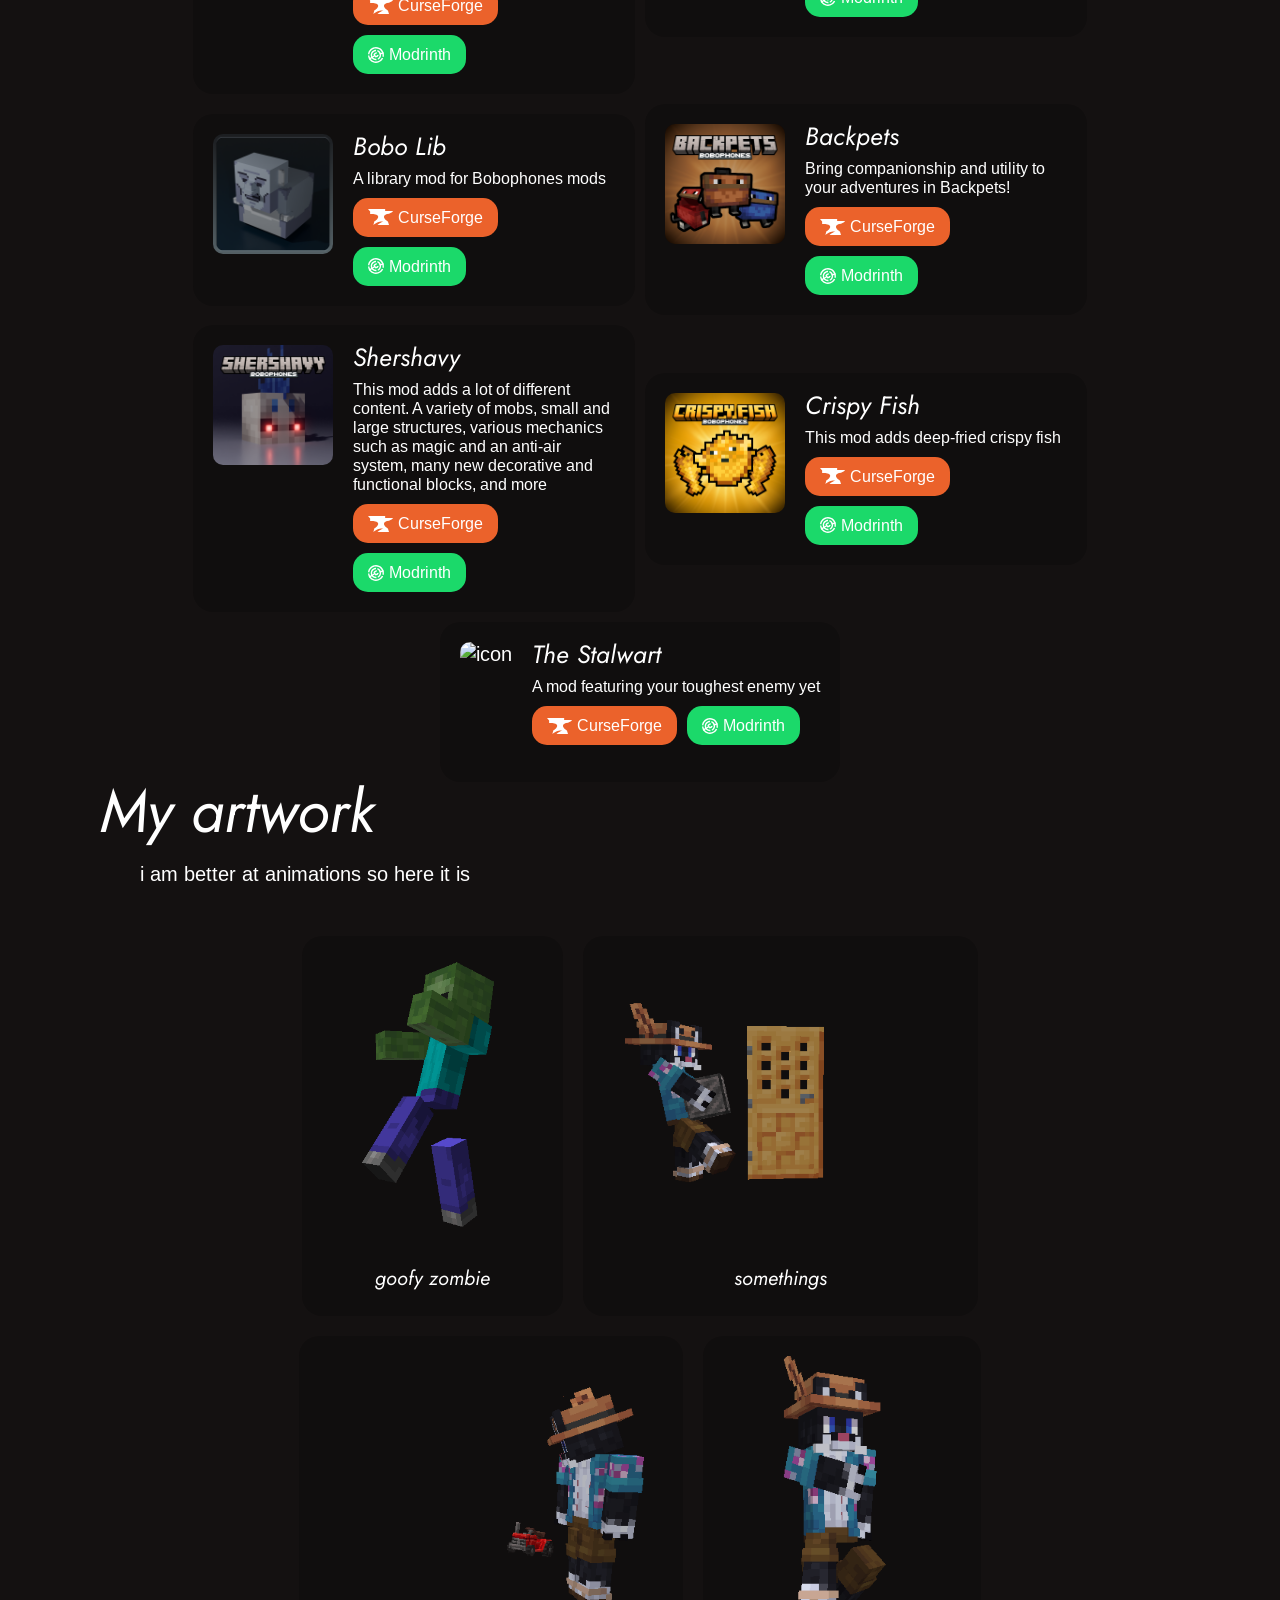
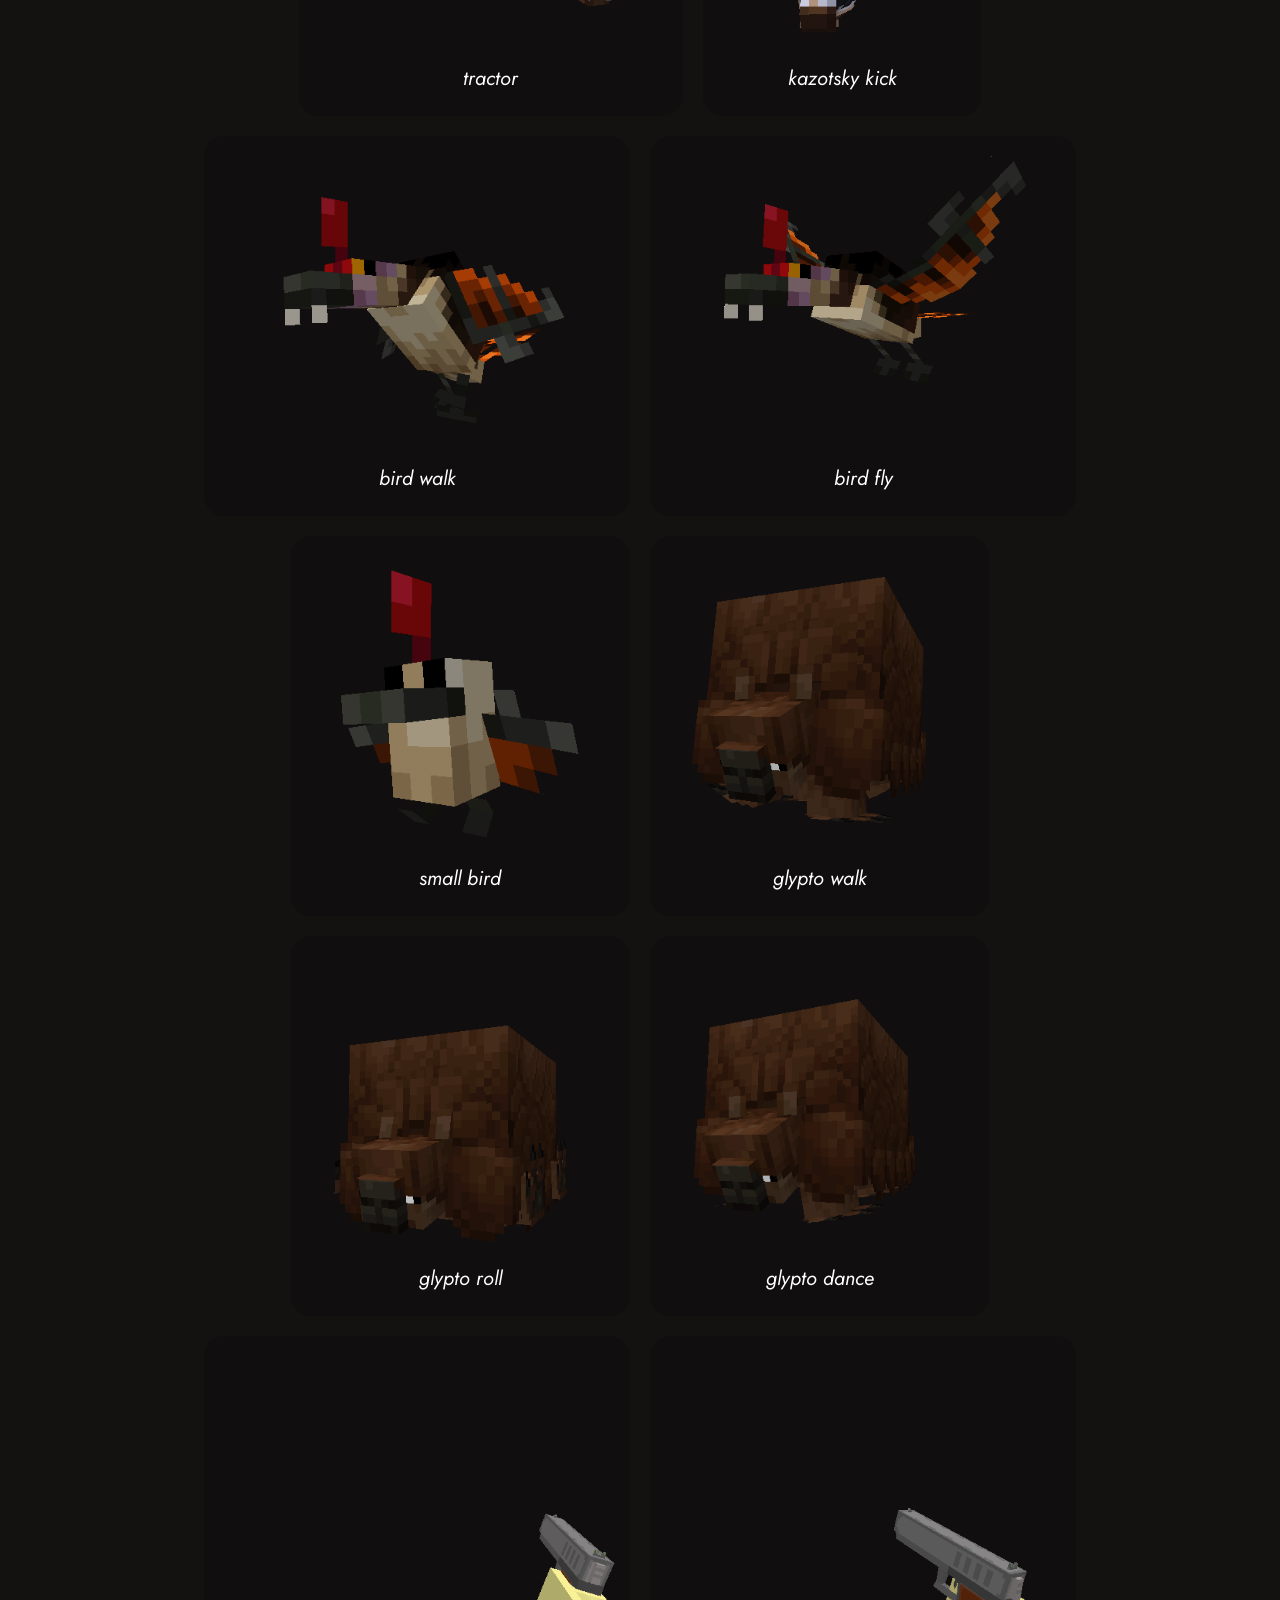
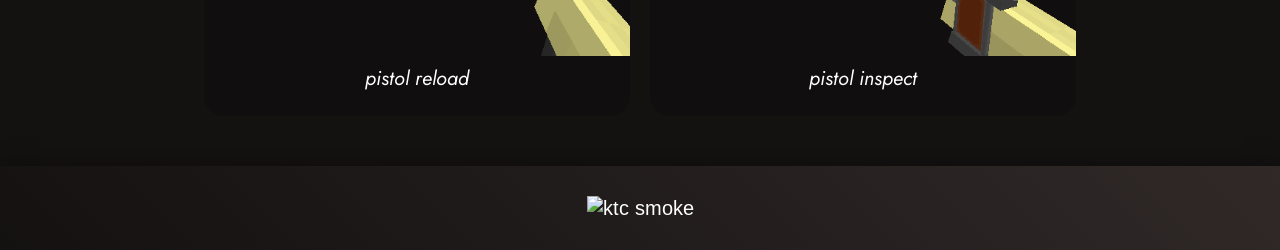
==== commit 5d2f7d1f: "commit" ====
--- a/index.html
+++ b/index.html
@@ -231,68 +231,57 @@
 			<div id="artwork"></div>
 			<div class="title"> My artwork </div>
 			<div class="small_text">
-				here is my animations and textures
+				i am better at animations so here it is
 			</div>
 		</div>
 		<section class="artworks">
-			<div class="title"> Animations </div>
-			<div class="list">
-				<div class="artwork" onclick="open_gallery(this)">
-					<img class="img" src="img/artwork/goofy_zombie.gif" alt="artwork">
-					<div class="title"> goofy zombie </div>
-				</div>
-				<div class="artwork" onclick="open_gallery(this)">
-					<img class="img" src="img/artwork/anim0.gif" alt="artwork">
-					<div class="title"> somethings </div>
-				</div>
-				<div class="artwork" onclick="open_gallery(this)">
-					<img class="img" src="img/artwork/tractor.gif" alt="artwork">
-					<div class="title"> tractor </div>
-				</div>
-				<div class="artwork" onclick="open_gallery(this)">
-					<img class="img" src="img/artwork/kazotsky_kick.gif" alt="artwork">
-					<div class="title"> kazotsky kick </div>
-				</div>
-				<div class="artwork" onclick="open_gallery(this)">
-					<img class="img" src="img/artwork/bird_idle.gif" alt="artwork">
-					<div class="title"> bird idle </div>
-				</div>
-				<div class="artwork" onclick="open_gallery(this)">
-					<img class="img" src="img/artwork/bird_walk.gif" alt="artwork">
-					<div class="title"> bird walk </div>
-				</div>
-				<div class="artwork" onclick="open_gallery(this)">
-					<img class="img" src="img/artwork/bird_fly.gif" alt="artwork">
-					<div class="title"> bird fly </div>
-				</div>
-				<div class="artwork" onclick="open_gallery(this)">
-					<img class="img" src="img/artwork/small_bird.gif" alt="artwork">
-					<div class="title"> small bird </div>
-				</div>
-				<div class="artwork" onclick="open_gallery(this)">
-					<img class="img" src="img/artwork/glypto_walk.gif" alt="artwork">
-					<div class="title"> glypto walk </div>
-				</div>
-				<div class="artwork" onclick="open_gallery(this)">
-					<img class="img" src="img/artwork/glypto_roll.gif" alt="artwork">
-					<div class="title"> glypto roll </div>
-				</div>
-				<div class="artwork" onclick="open_gallery(this)">
-					<img class="img" src="img/artwork/glypto_dance.gif" alt="artwork">
-					<div class="title"> glypto dance </div>
-				</div>
-				<div class="artwork" onclick="open_gallery(this)">
-					<img class="img" src="img/artwork/pistol_reload.gif" alt="artwork">
-					<div class="title"> pistol reload </div>
-				</div>
-				<div class="artwork" onclick="open_gallery(this)">
-					<img class="img" src="img/artwork/pistol_inspect.gif" alt="artwork">
-					<div class="title"> pistol inspect </div>
-				</div>
-<!--				<div class="artwork" onclick="open_gallery(this)">-->
-<!--					<img class="img" src="img/artwork/.gif" alt="artwork">-->
-<!--					<div class="title">  </div>-->
-<!--				</div>-->
+			<div class="artwork" onclick="open_gallery(this)">
+				<img class="img" src="img/artwork/goofy_zombie.gif" alt="artwork">
+				<div class="title"> goofy zombie </div>
+			</div>
+			<div class="artwork" onclick="open_gallery(this)">
+				<img class="img" src="img/artwork/anim0.gif" alt="artwork">
+				<div class="title"> somethings </div>
+			</div>
+			<div class="artwork" onclick="open_gallery(this)">
+				<img class="img" src="img/artwork/tractor.gif" alt="artwork">
+				<div class="title"> tractor </div>
+			</div>
+			<div class="artwork" onclick="open_gallery(this)">
+				<img class="img" src="img/artwork/kazotsky_kick.gif" alt="artwork">
+				<div class="title"> kazotsky kick </div>
+			</div>
+			<div class="artwork" onclick="open_gallery(this)">
+				<img class="img" src="img/artwork/bird_walk.gif" alt="artwork">
+				<div class="title"> bird walk </div>
+			</div>
+			<div class="artwork" onclick="open_gallery(this)">
+				<img class="img" src="img/artwork/bird_fly.gif" alt="artwork">
+				<div class="title"> bird fly </div>
+			</div>
+			<div class="artwork" onclick="open_gallery(this)">
+				<img class="img" src="img/artwork/small_bird.gif" alt="artwork">
+				<div class="title"> small bird </div>
+			</div>
+			<div class="artwork" onclick="open_gallery(this)">
+				<img class="img" src="img/artwork/glypto_walk.gif" alt="artwork">
+				<div class="title"> glypto walk </div>
+			</div>
+			<div class="artwork" onclick="open_gallery(this)">
+				<img class="img" src="img/artwork/glypto_roll.gif" alt="artwork">
+				<div class="title"> glypto roll </div>
+			</div>
+			<div class="artwork" onclick="open_gallery(this)">
+				<img class="img" src="img/artwork/glypto_dance.gif" alt="artwork">
+				<div class="title"> glypto dance </div>
+			</div>
+			<div class="artwork" onclick="open_gallery(this)">
+				<img class="img" src="img/artwork/pistol_reload.gif" alt="artwork">
+				<div class="title"> pistol reload </div>
+			</div>
+			<div class="artwork" onclick="open_gallery(this)">
+				<img class="img" src="img/artwork/pistol_inspect.gif" alt="artwork">
+				<div class="title"> pistol inspect </div>
 			</div>
 		</section>
 	</main>
--- a/style.css
+++ b/style.css
@@ -156,22 +156,18 @@
 
 .artworks {
 	margin: 30px 0;
-	background: var(--tbg_c);
 	border-radius: 30px;
 	padding: 20px;
+	display: flex;
+	flex-wrap: wrap;
+	justify-content: center;
+	align-items: center;
+	gap: 20px;
 }
 	.artworks .title {
 		font-size: 35px;
 		line-height: 35px;
 		text-align: center;
-	}
-	.artworks .list {
-		display: flex;
-		flex-wrap: wrap;
-		justify-content: center;
-		align-items: center;
-		gap: 20px;
-		margin-top: 20px;
 	}
 .artwork {
 	background: var(--tbg_c);
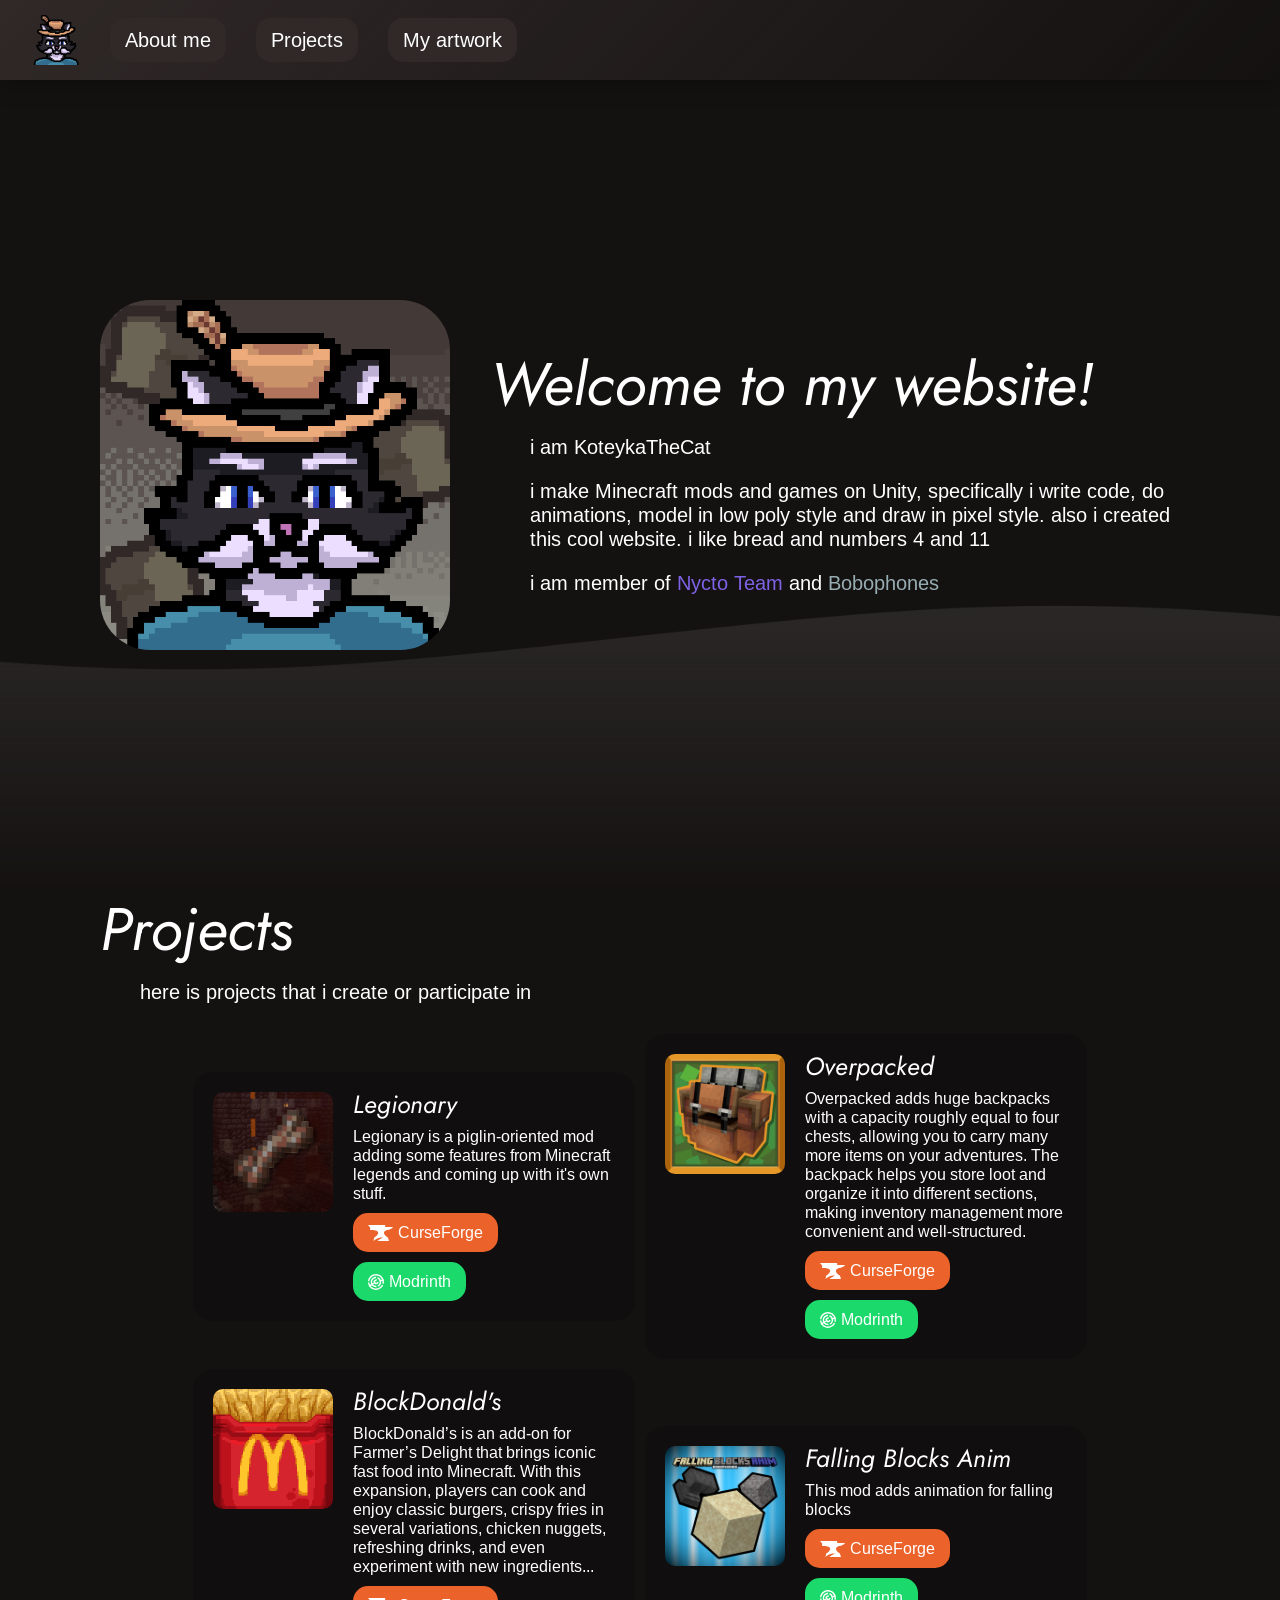
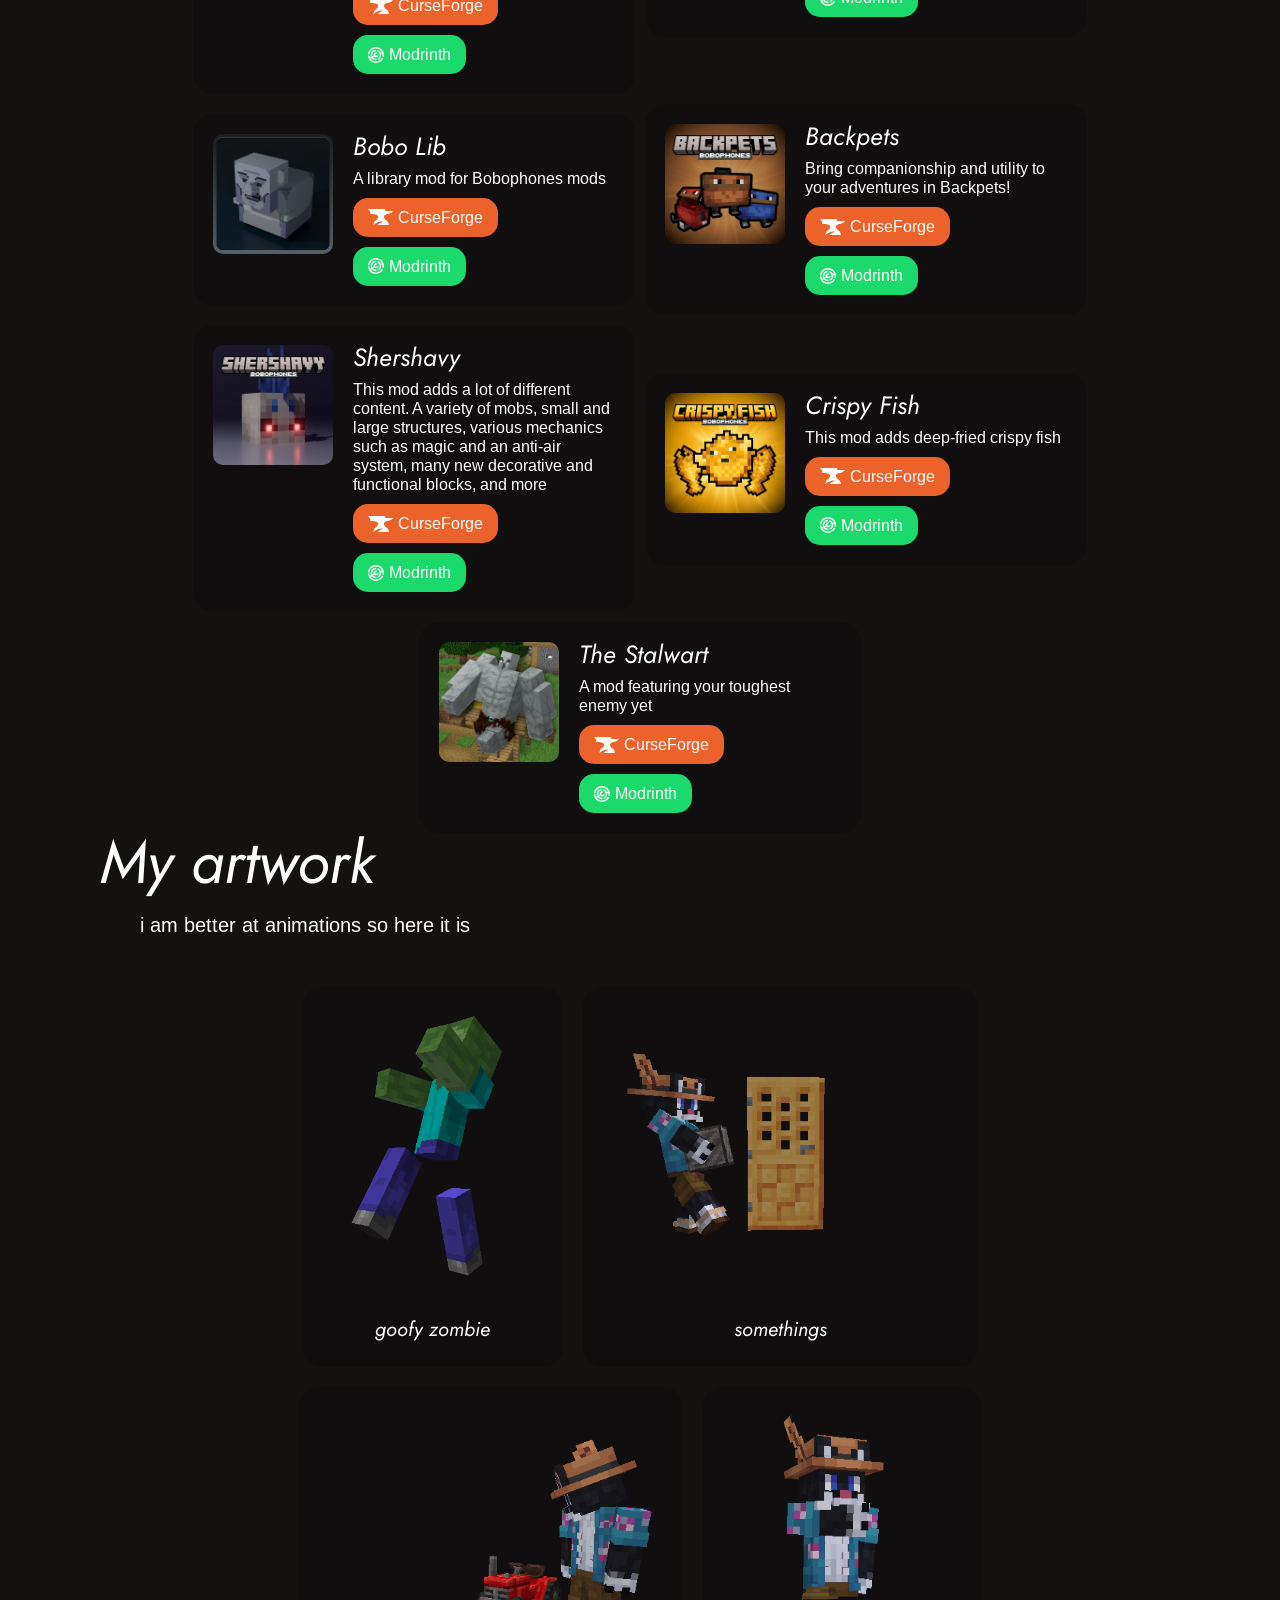
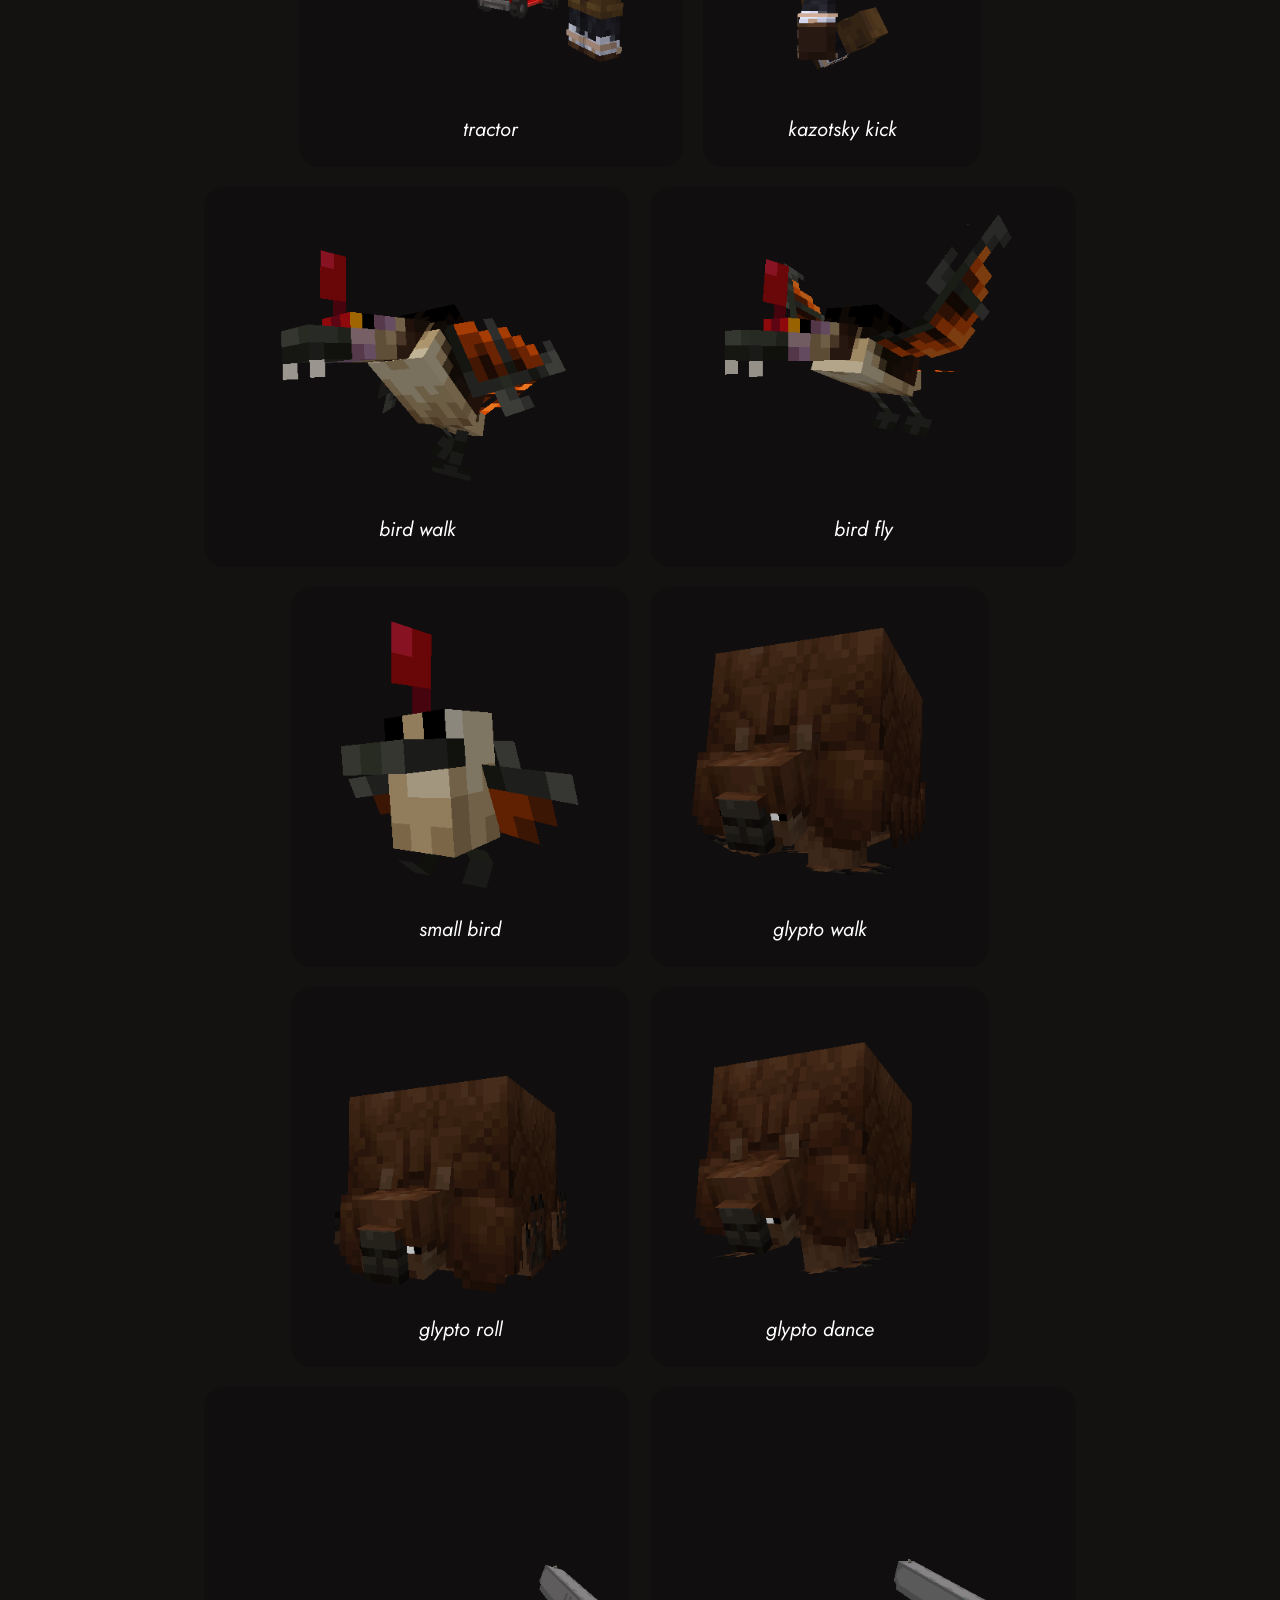
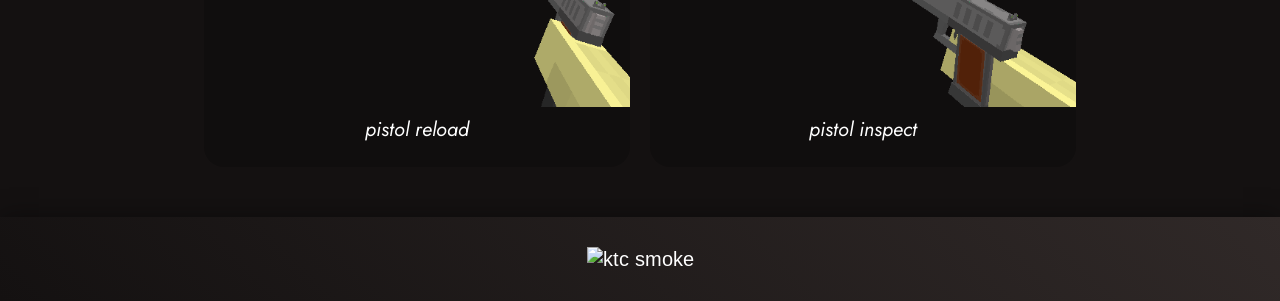
==== commit 644adfdf: "commit" ====
--- a/index.html
+++ b/index.html
@@ -209,7 +209,7 @@
 			</div>
 
 			<div class="project">
-				<img class="icon" src="https://media.forgecdn.net/avatars/thumbnails/2033/73/256/256/639243917509066254.png" alt="icon">
+				<img class="icon" src="img/icon/the_stalwart.png" alt="icon">
 				<div class="texts">
 					<div class="title"> The Stalwart </div>
 					<div class="desc"> A mod featuring your toughest enemy yet </div>
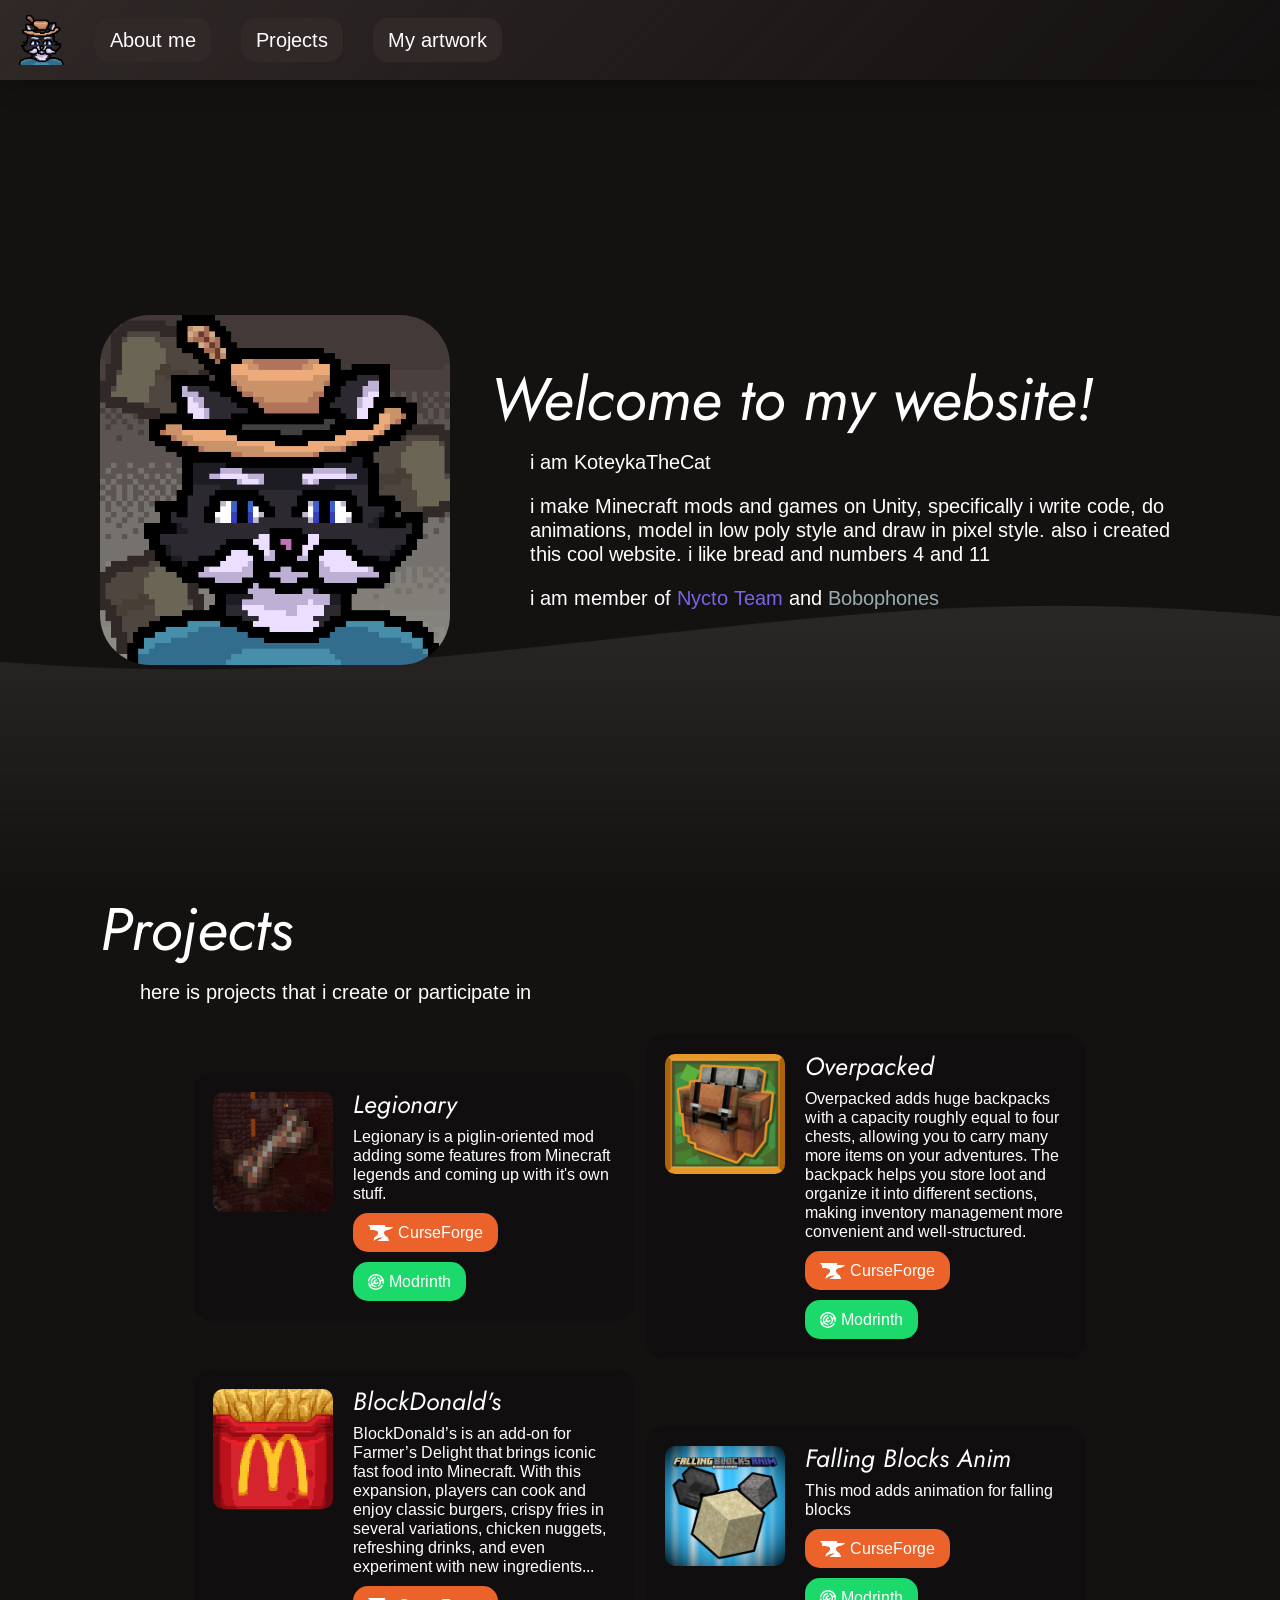
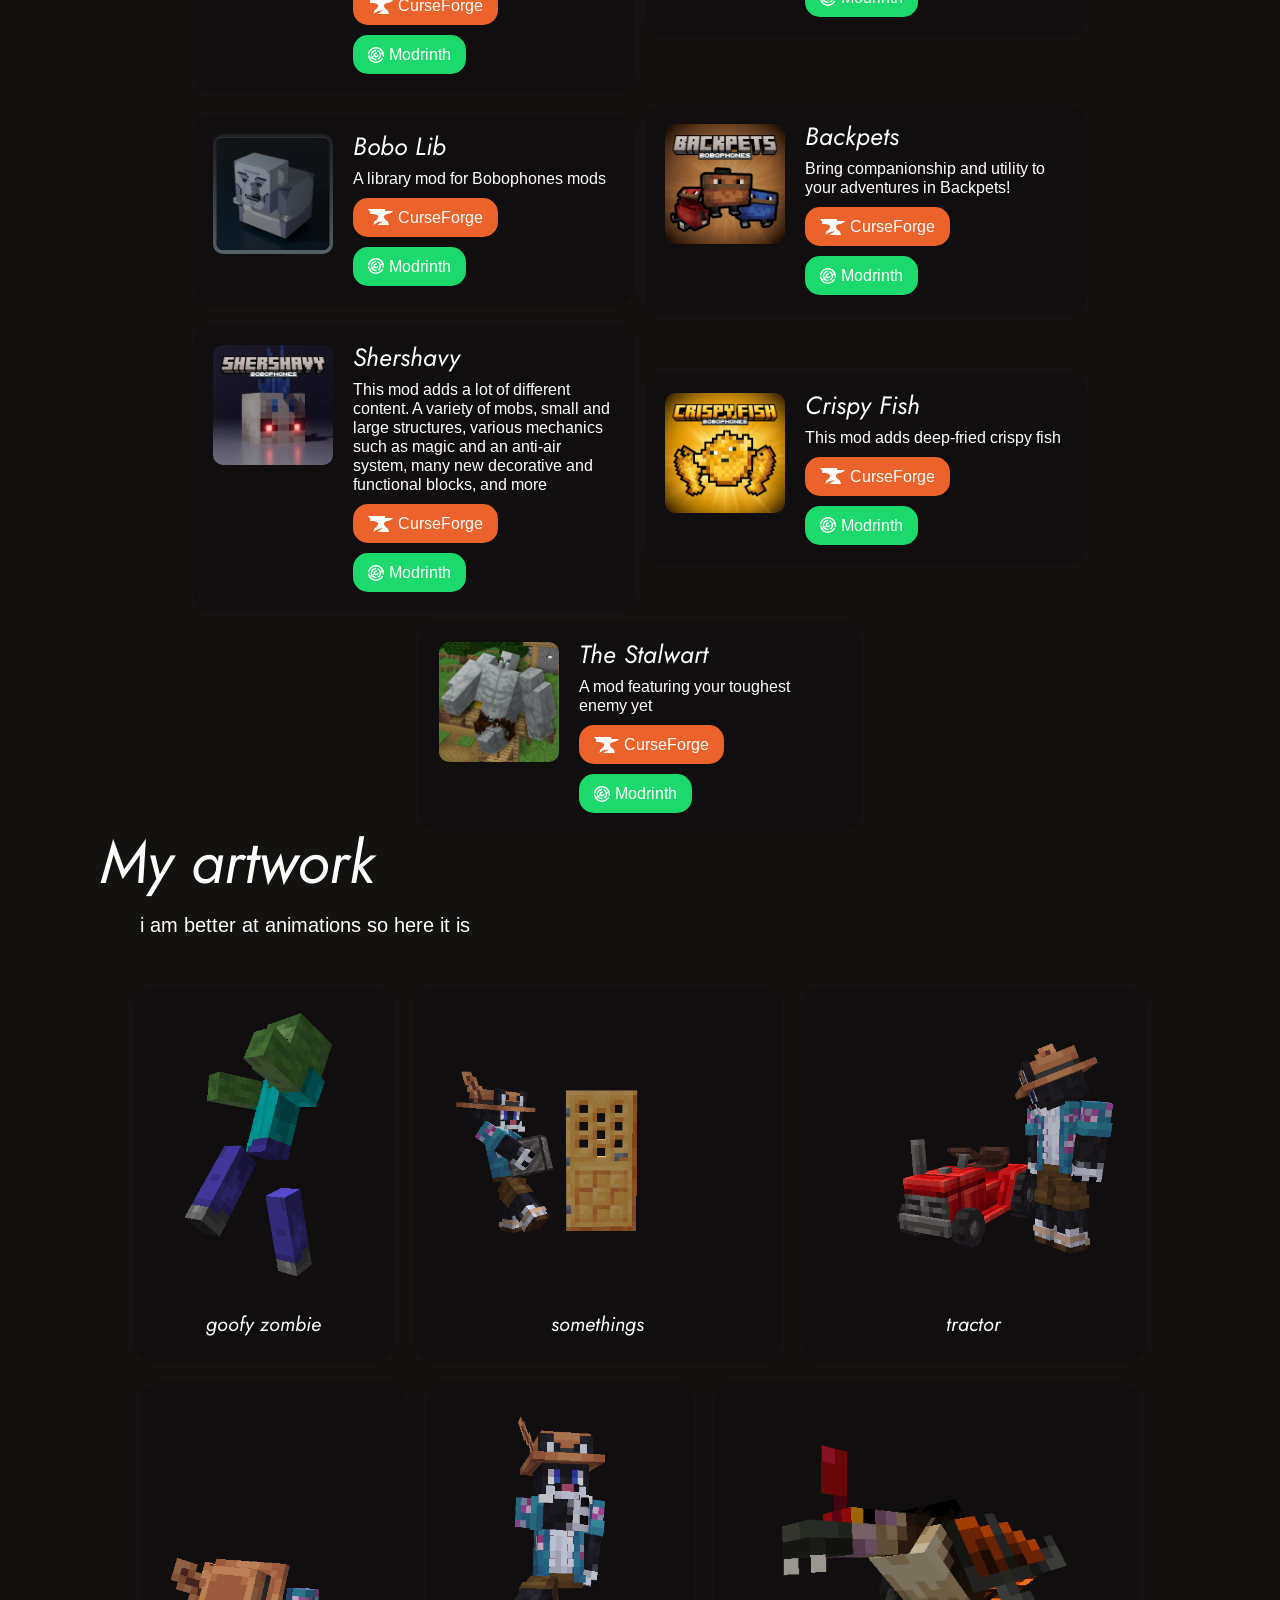
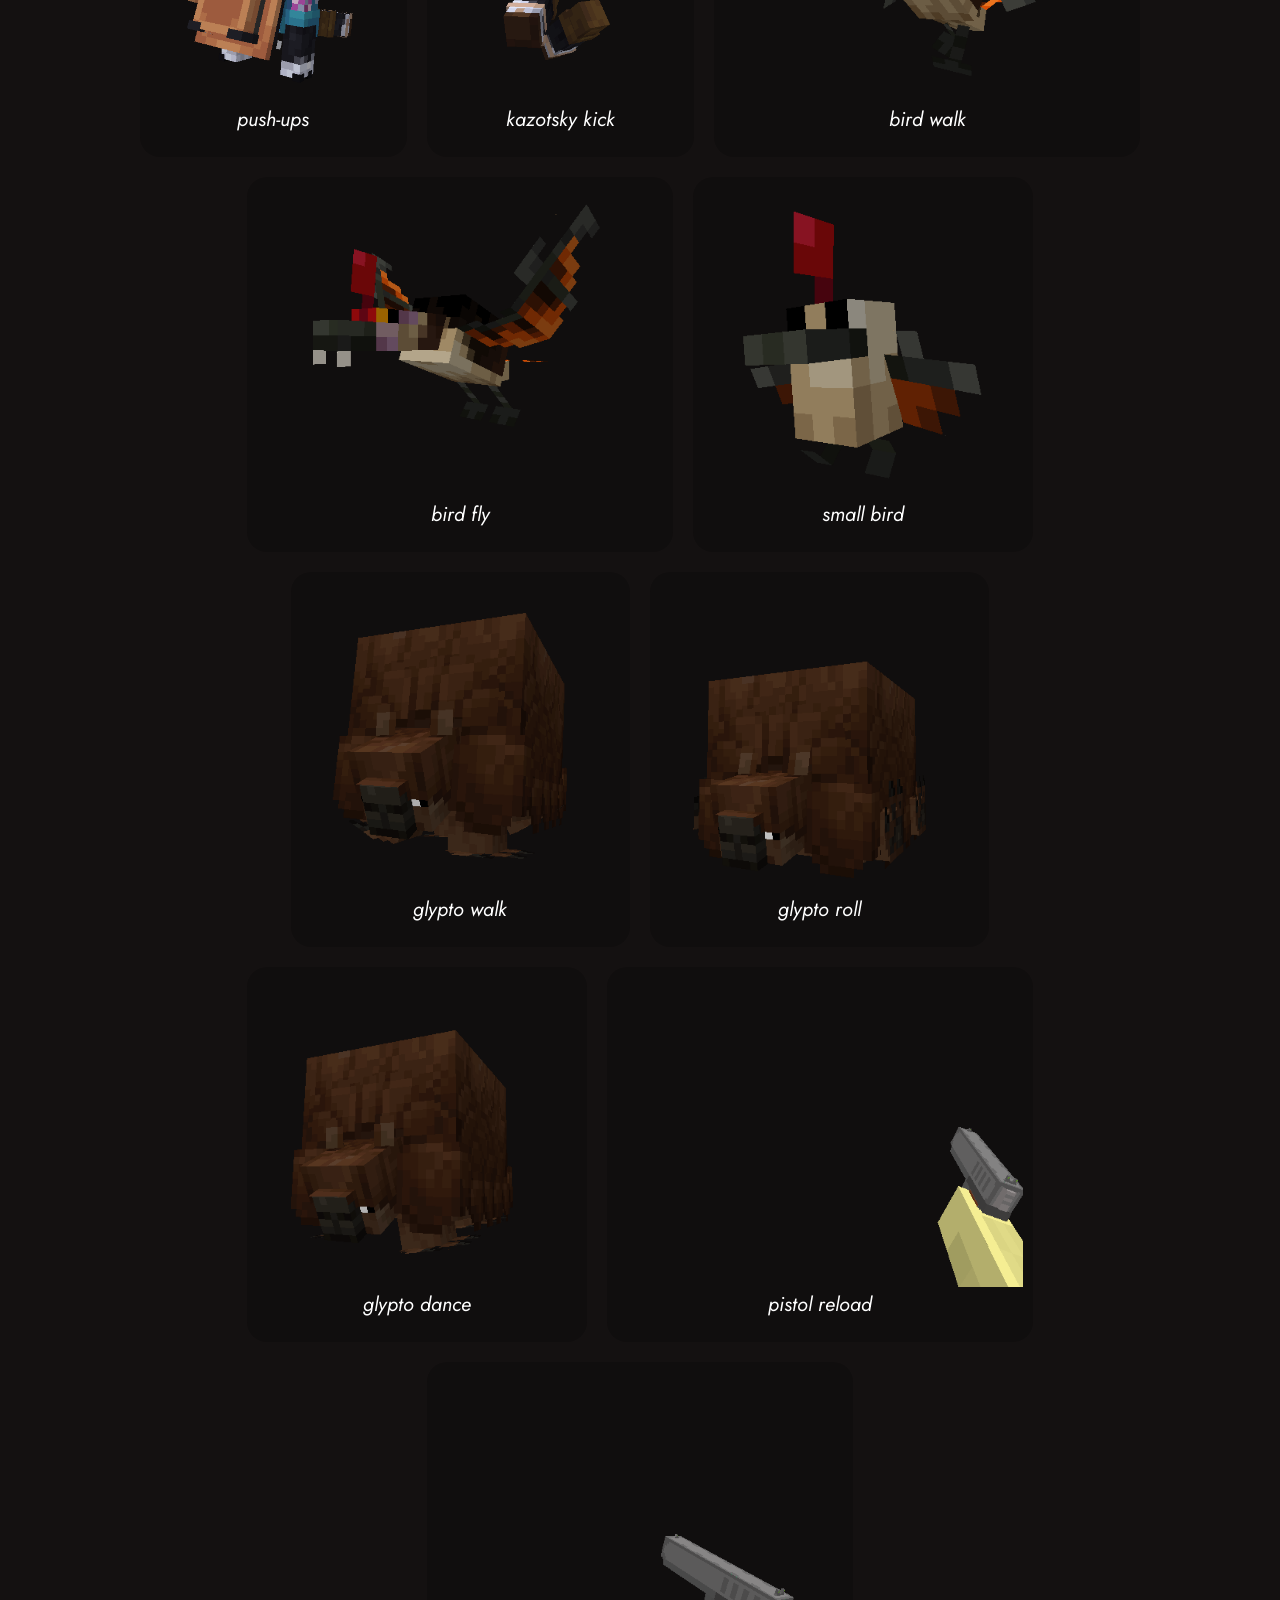
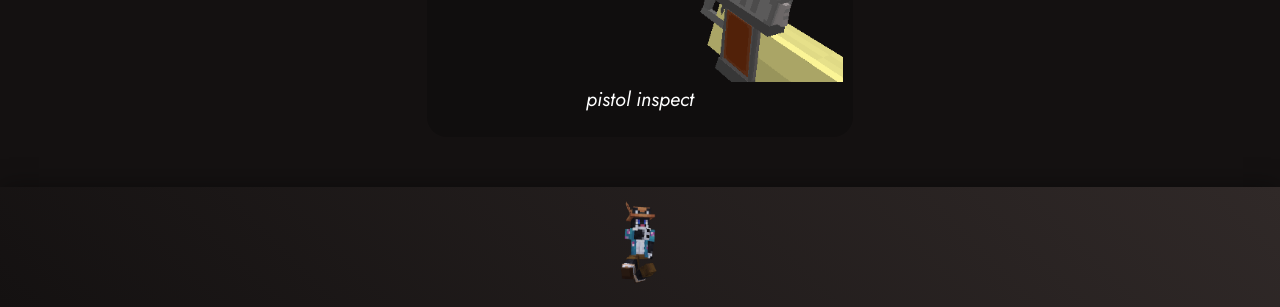
==== commit 23fc0b20: "commit" ====
--- a/index.html
+++ b/index.html
@@ -248,6 +248,10 @@
 				<div class="title"> tractor </div>
 			</div>
 			<div class="artwork" onclick="open_gallery(this)">
+				<img class="img" src="img/artwork/push_ups.gif" alt="artwork">
+				<div class="title"> push-ups </div>
+			</div>
+			<div class="artwork" onclick="open_gallery(this)">
 				<img class="img" src="img/artwork/kazotsky_kick.gif" alt="artwork">
 				<div class="title"> kazotsky kick </div>
 			</div>
@@ -289,7 +293,7 @@
 	<footer class="footer">
 		<div class="group">
 			<div class="links"></div>
-			<img class="ktc_smoke" src="img/ktc_smoke.gif" alt="ktc smoke">
+			<img class="ktc_smoke" height="100" src="img/artwork/kazotsky_kick.gif" alt="gif">
 		</div>
 	</footer>
 </div>
--- a/style.css
+++ b/style.css
@@ -4,6 +4,7 @@
 	--bg_c: #141111;
 	--tbg_c: rgba(0, 0, 0, 0.2);
 	--header_h: 50px;
+	--header_padding: 15px;
 }
 
 * {
@@ -49,12 +50,12 @@
 
 .header {
 	position: fixed;
-	width: calc(100% - 60px);
+	width: calc(100% - (2 * var(--header_padding)));
 	height: var(--header_h);;
 	display: flex;
 	align-items: center;
 	gap: 30px;
-	padding: 15px 30px;
+	padding: var(--header_padding);
 	background: linear-gradient(135deg, var(--main_c), transparent);
 	box-shadow: rgb(0, 0, 0, 0.4) 0px 0px 25px;
 	z-index: 10;
@@ -74,7 +75,7 @@
 		}
 
 .main {
-	margin-top: var(--header_h);
+	margin-top: calc(2 * var(--header_padding) + var(--header_h));
 	padding: 0 100px;
 }
 
@@ -101,7 +102,7 @@
 }
 
 .about {
-	height: calc(100vh - var(--header_h));
+	height: calc(100vh - (2 * var(--header_padding) + var(--header_h)));
 	display: flex;
 	justify-content: center;
 	align-items: center;
@@ -173,7 +174,10 @@
 	background: var(--tbg_c);
 	padding: 20px;
 	border-radius: 20px;
-	max-width: calc(40% - 30px)
+	max-width: calc(40% - 30px);
+	display: flex;
+	flex-direction: column;
+	align-items: center;
 }
 	.artwork:hover {
 		background: rgba(0, 0, 0, 0.5);
@@ -250,7 +254,7 @@
 
 .footer {
 	background: linear-gradient(45deg, transparent, var(--main_c));
-	padding: 30px;
+	padding: 10px;
 	display: flex;
 	justify-content: center;
 	box-shadow: rgb(0, 0, 0, 0.4) 0px 0px 25px;
@@ -264,5 +268,61 @@
 
 
 @media (max-width: 720px) {
+	:root {
+		--header_h: 40px;
+	}
+
+	* {
+		font-size: 15px;
+	}
+
+	.header {
+		gap: 10px;
+		justify-content: space-evenly;
+	}
+
+	.main {
+		padding: 0 20px;
+	}
+
+	.title {
+		font-size: 30px;
+		line-height: 30px;
+	}
+
+	.about {
+		flex-direction: column;
+	}
+		.about .avatar {
+		    border-radius: 40px;
+			height: 250px;
+		}
+		.about .texts {
+			margin: 20px 0 0 0;
+		}
+
+	.small_text {
+		margin: 15px 0 0 0;
+		font-size: 18px;
+	}
+
+	.project {
+		max-width: 1000px;
+		width: 100%;
+		flex-direction: column;
+		align-items: center;
+	}
+		.project .links {
+			justify-content: center;
+		}
+
+	.artwork {
+		max-width: 1000px;
+		width: 100%;
+	}
+
+	.link {
+		padding: 8px 12px;
+	}
 
 }
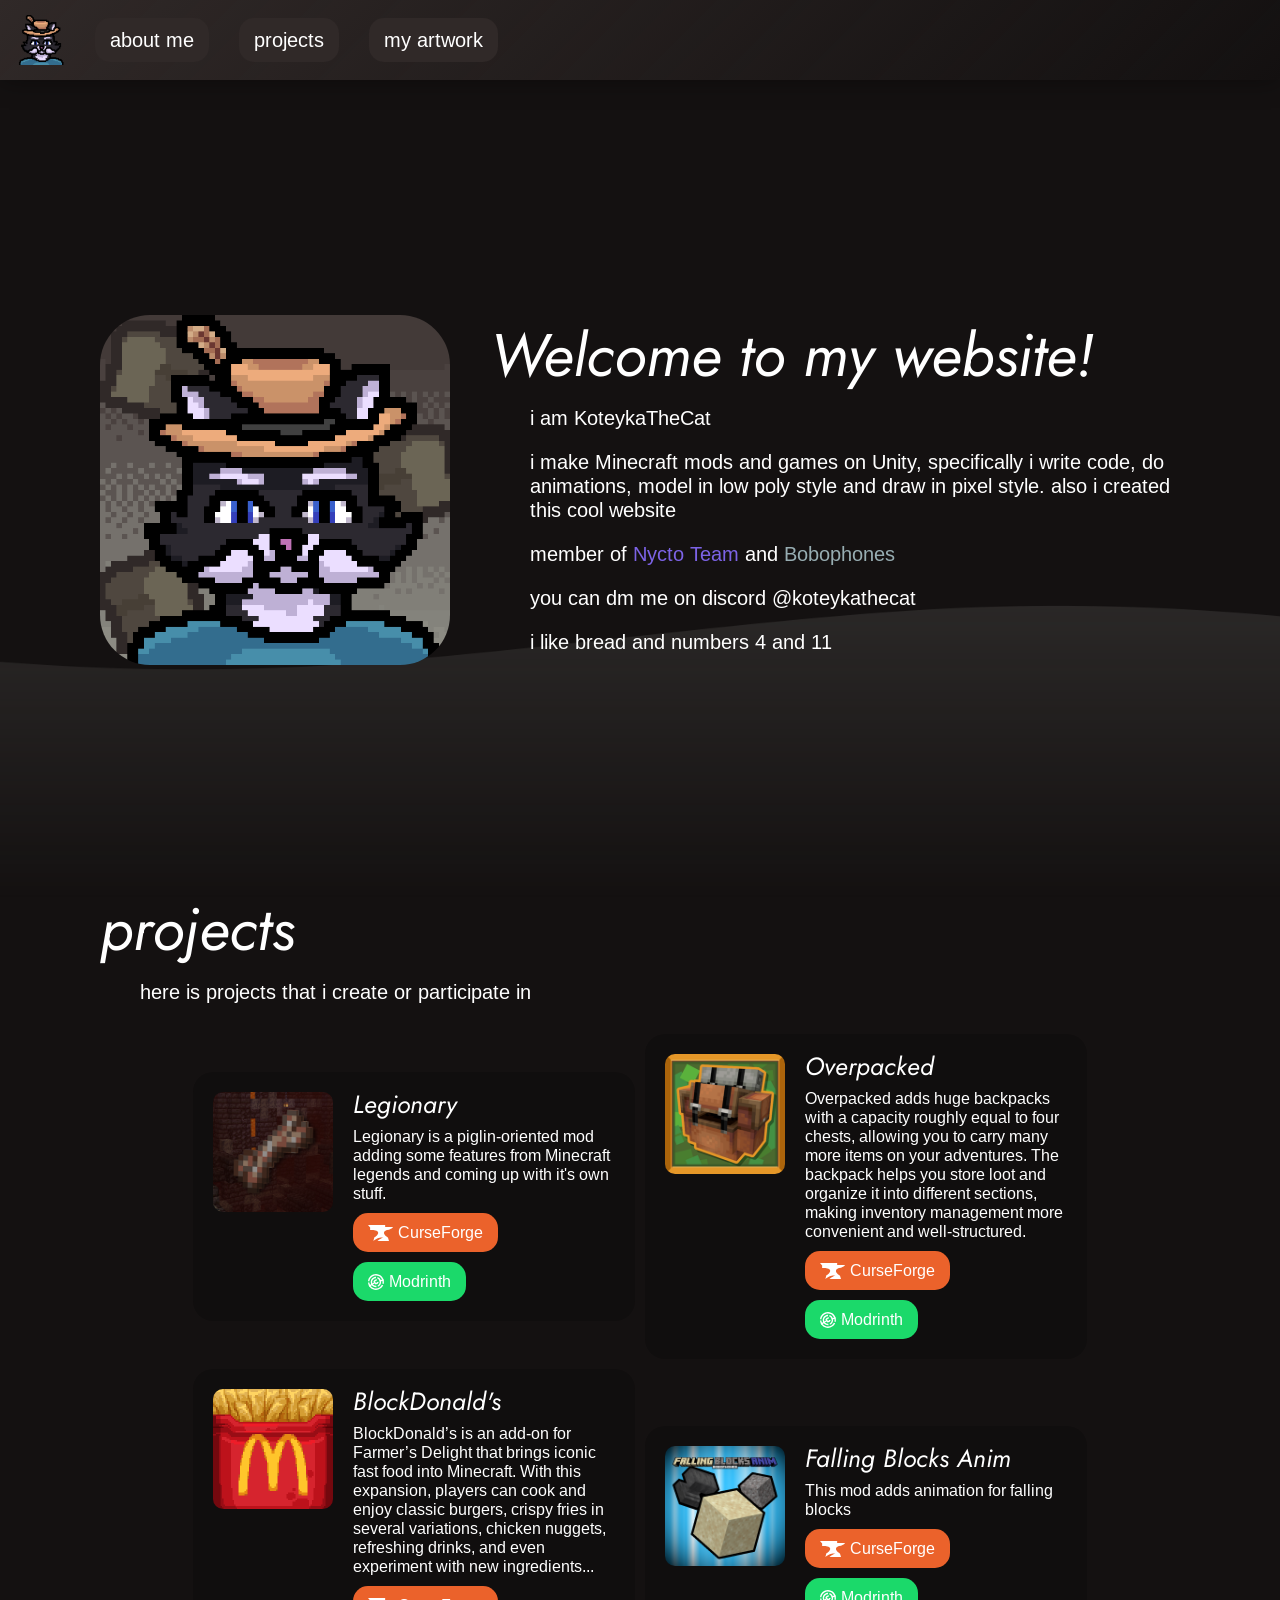
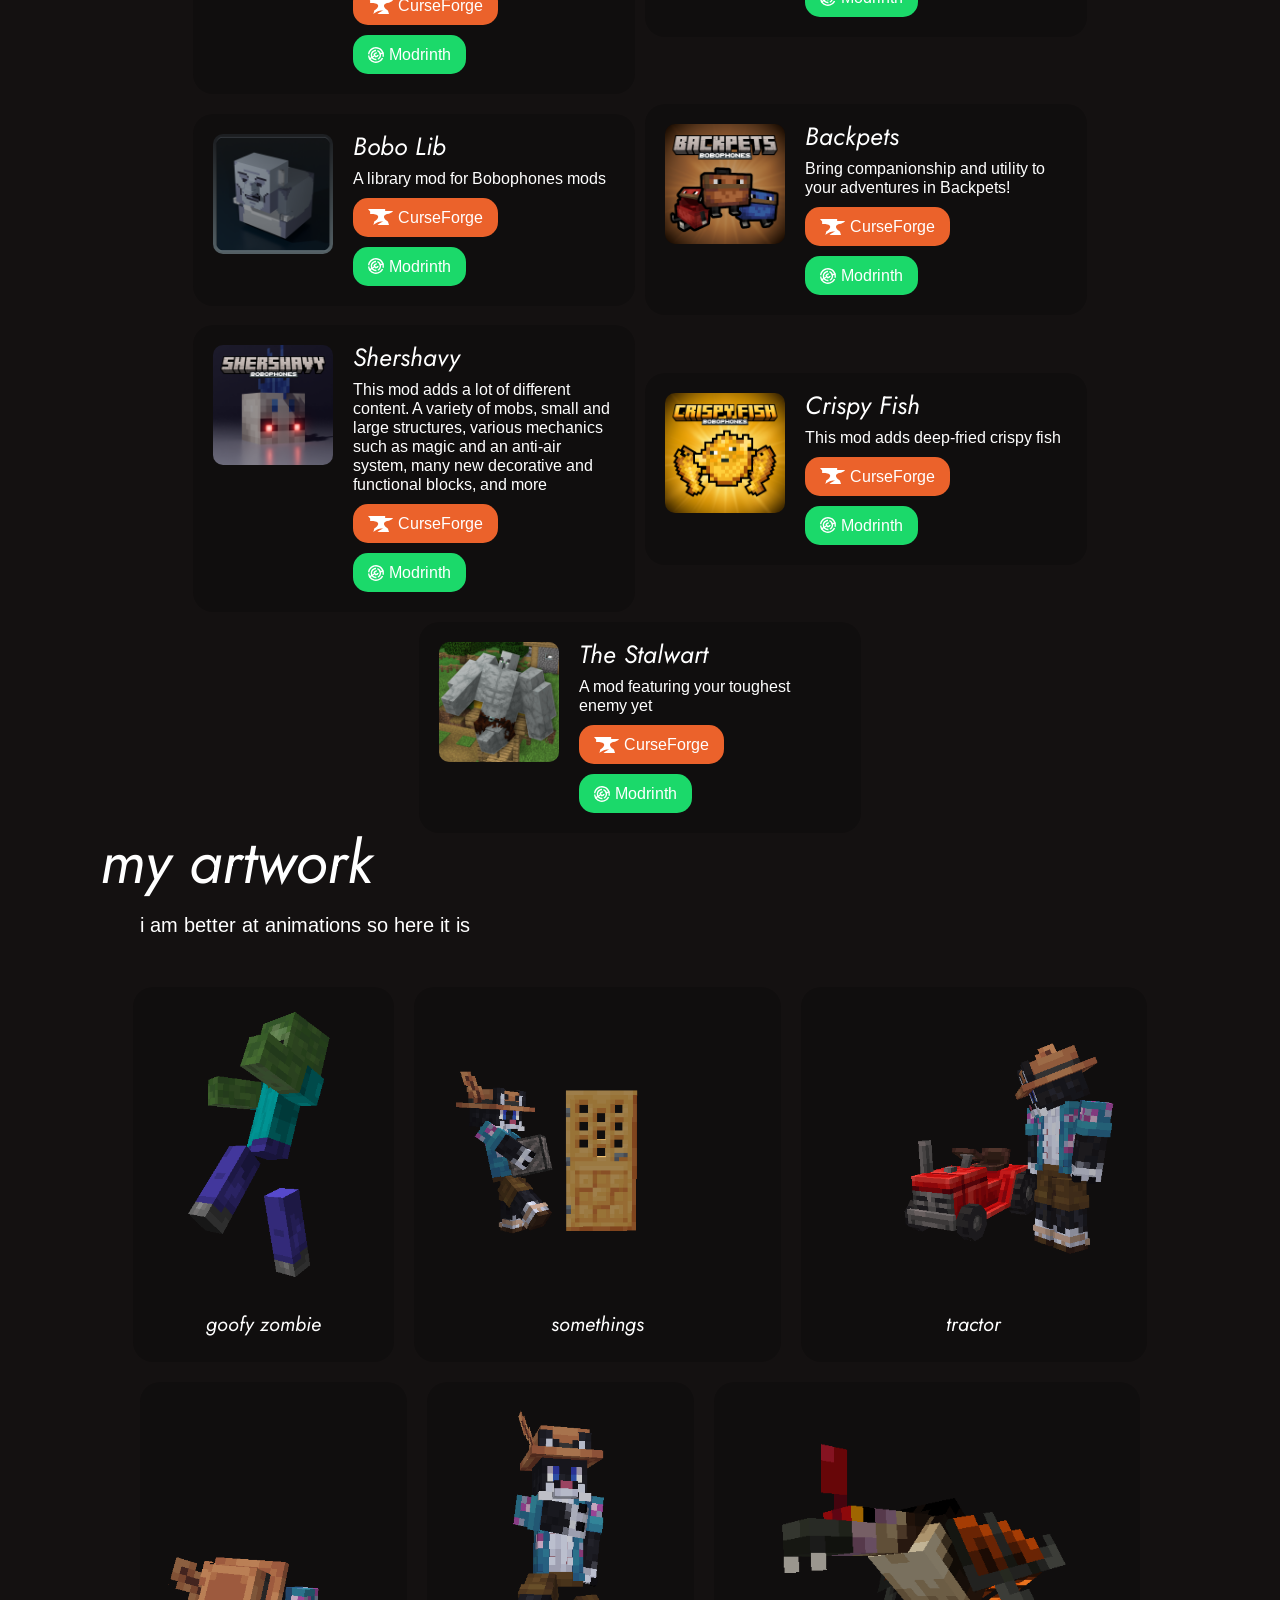
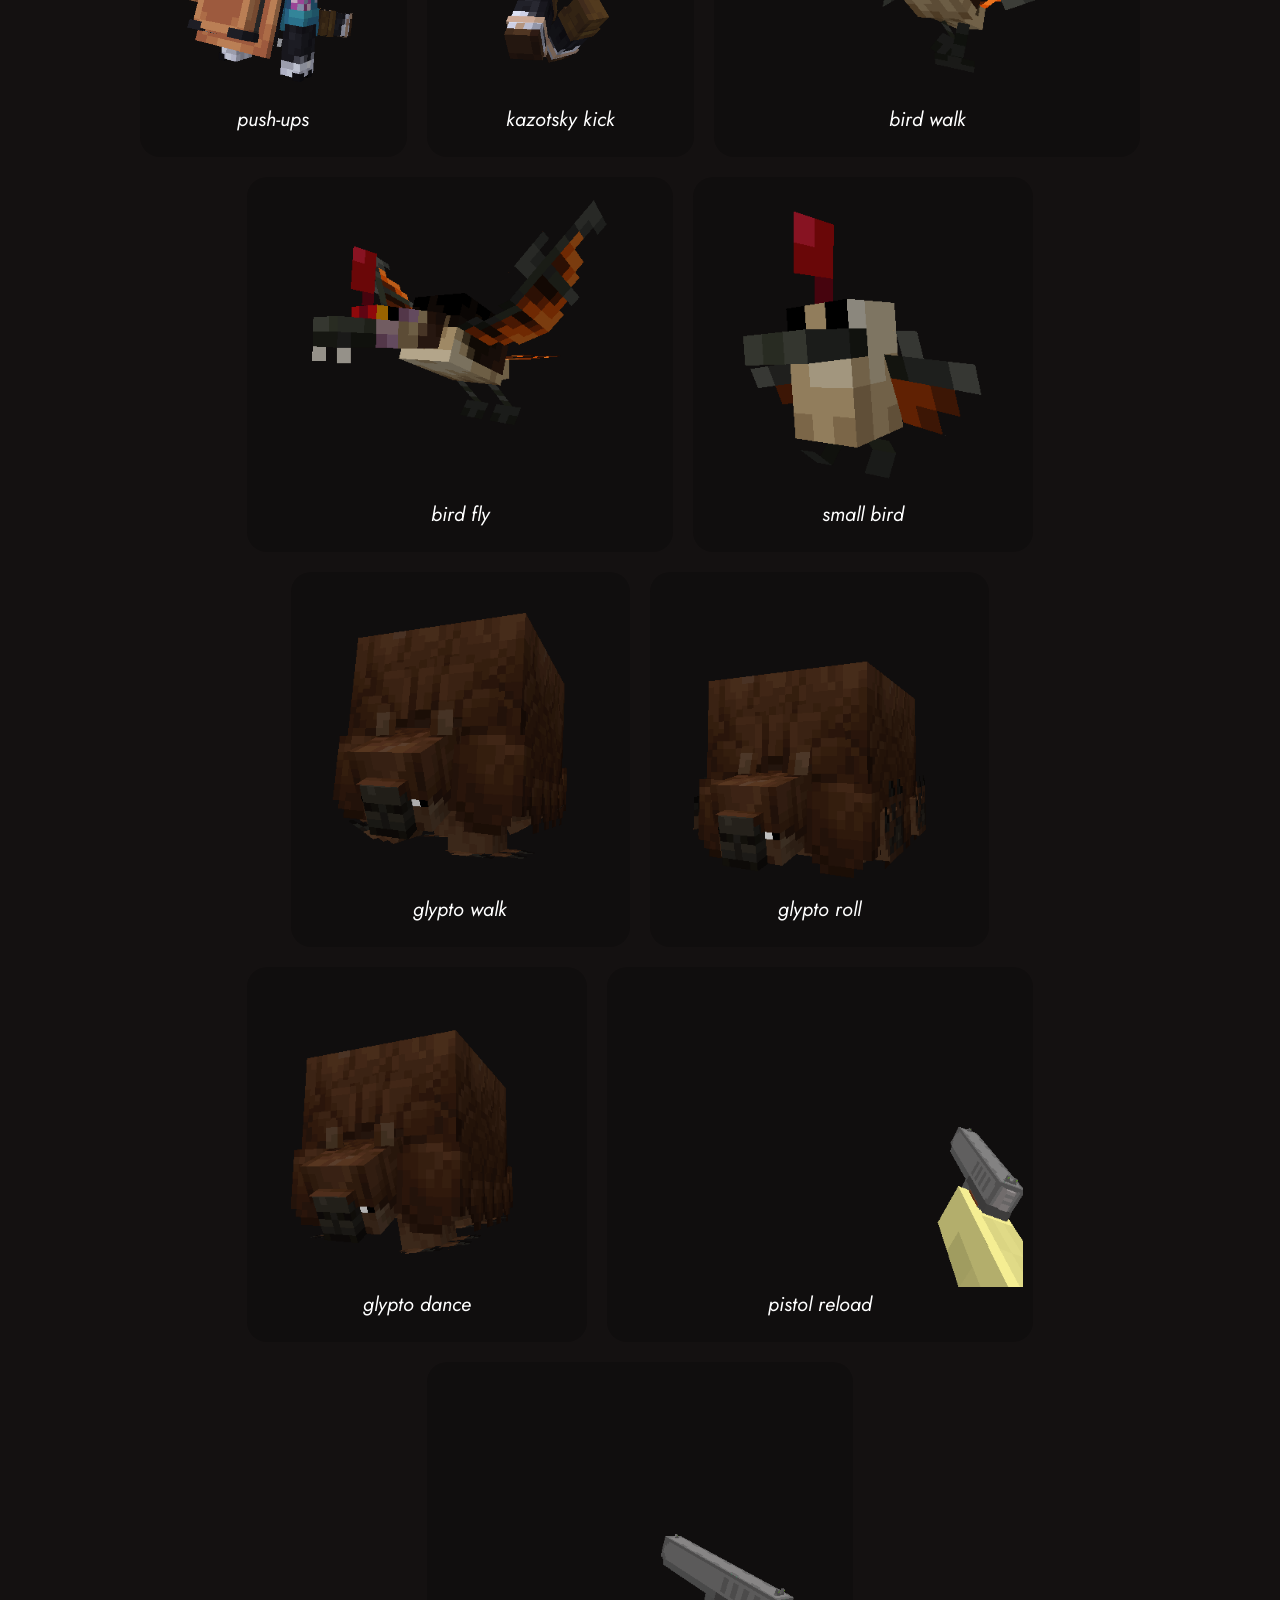
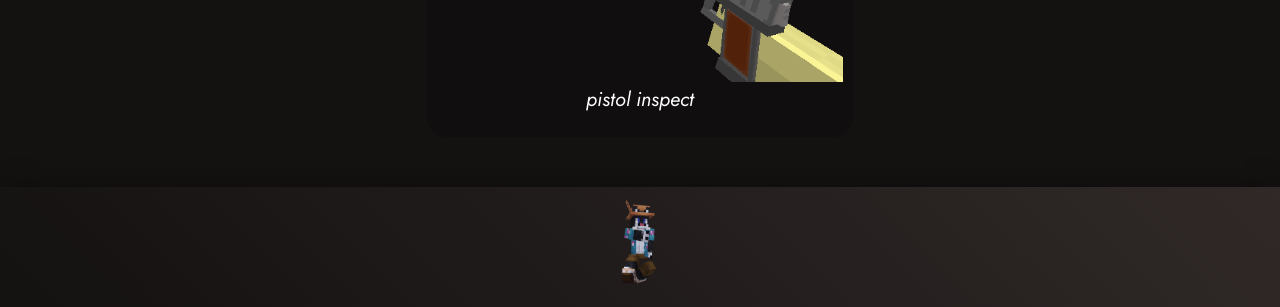
==== commit 9753a608: "commit" ====
--- a/index.html
+++ b/index.html
@@ -29,9 +29,9 @@
 		<div class="logo">
 			<img class="icon" src="img/ktc_nobg.png" alt="icon">
 		</div>
-		<a class="link" href="#about"> About me </a>
-		<a class="link" href="#projects"> Projects </a>
-		<a class="link" href="#artwork"> My artwork </a>
+		<a class="link" href="#about"> about me </a>
+		<a class="link" href="#projects"> projects </a>
+		<a class="link" href="#artwork"> my artwork </a>
 	</header>
 
 	<main class="main">
@@ -48,16 +48,22 @@
 					i am KoteykaTheCat <br>
 				</div>
 				<div class="small_text">
-					i make Minecraft mods and games on Unity, specifically i write code, do animations, model in low poly style and draw in pixel style. also i created this cool website. i like bread and numbers 4 and 11 <br>
-				</div>
-				<div class="small_text">
-					i am member of <span><a href="" style="color: #7C63E6">Nycto Team</a></span> and <span><a href="https://bobophones.github.io/" style="color: #97ADB2">Bobophones</a></span>
+					i make Minecraft mods and games on Unity, specifically i write code, do animations, model in low poly style and draw in pixel style. also i created this cool website <br>
+				</div>
+				<div class="small_text">
+					member of <span><a href="https://discord.gg/YpxAffGBEW" style="color: #7C63E6">Nycto Team</a></span> and <span><a href="https://bobophones.github.io/" style="color: #97ADB2">Bobophones</a></span>
+				</div>
+				<div class="small_text">
+					you can dm me on discord @koteykathecat
+				</div>
+				<div class="small_text">
+					i like bread and numbers 4 and 11 <br>
 				</div>
 			</div>
 		</section>
 		<div>
 			<div id="projects"></div>
-			<div class="title"> Projects </div>
+			<div class="title"> projects </div>
 			<div class="small_text">
 				here is projects that i create or participate in
 			</div>
@@ -229,7 +235,7 @@
 		</section>
 		<div>
 			<div id="artwork"></div>
-			<div class="title"> My artwork </div>
+			<div class="title"> my artwork </div>
 			<div class="small_text">
 				i am better at animations so here it is
 			</div>
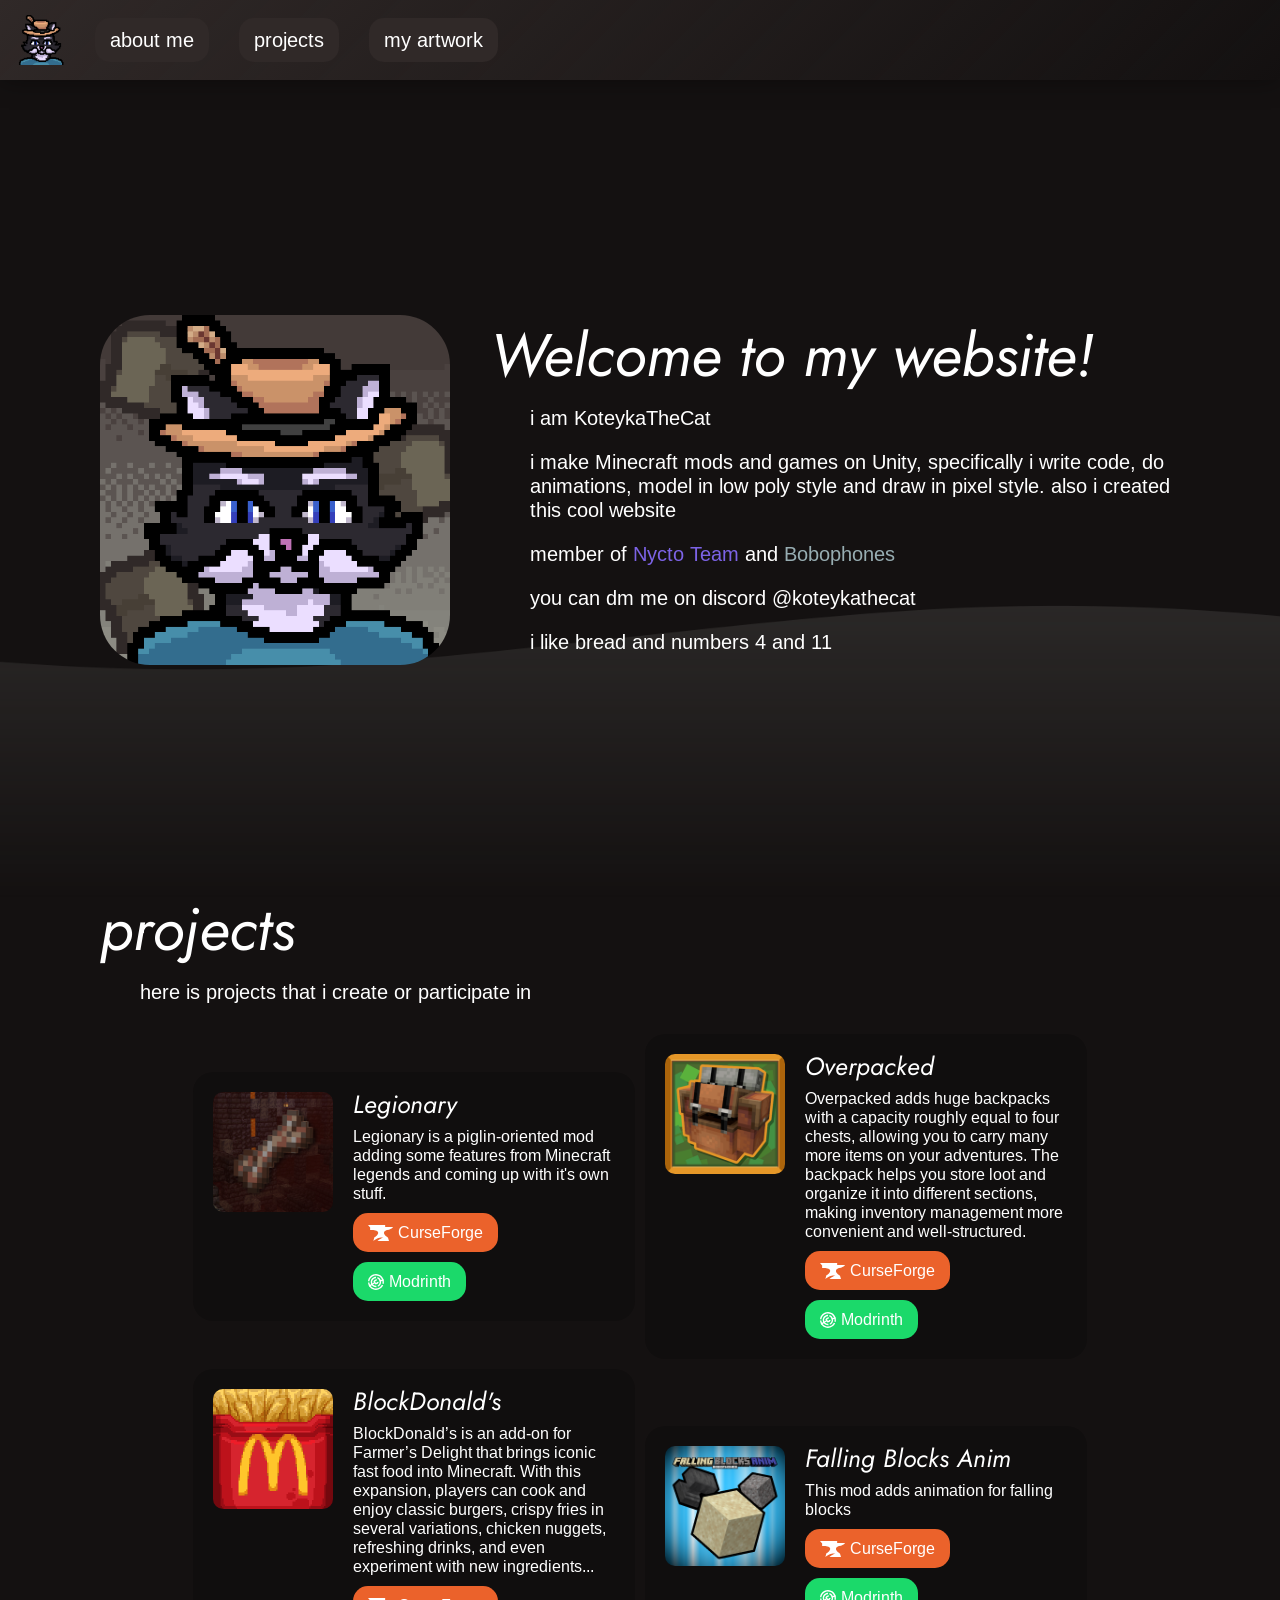
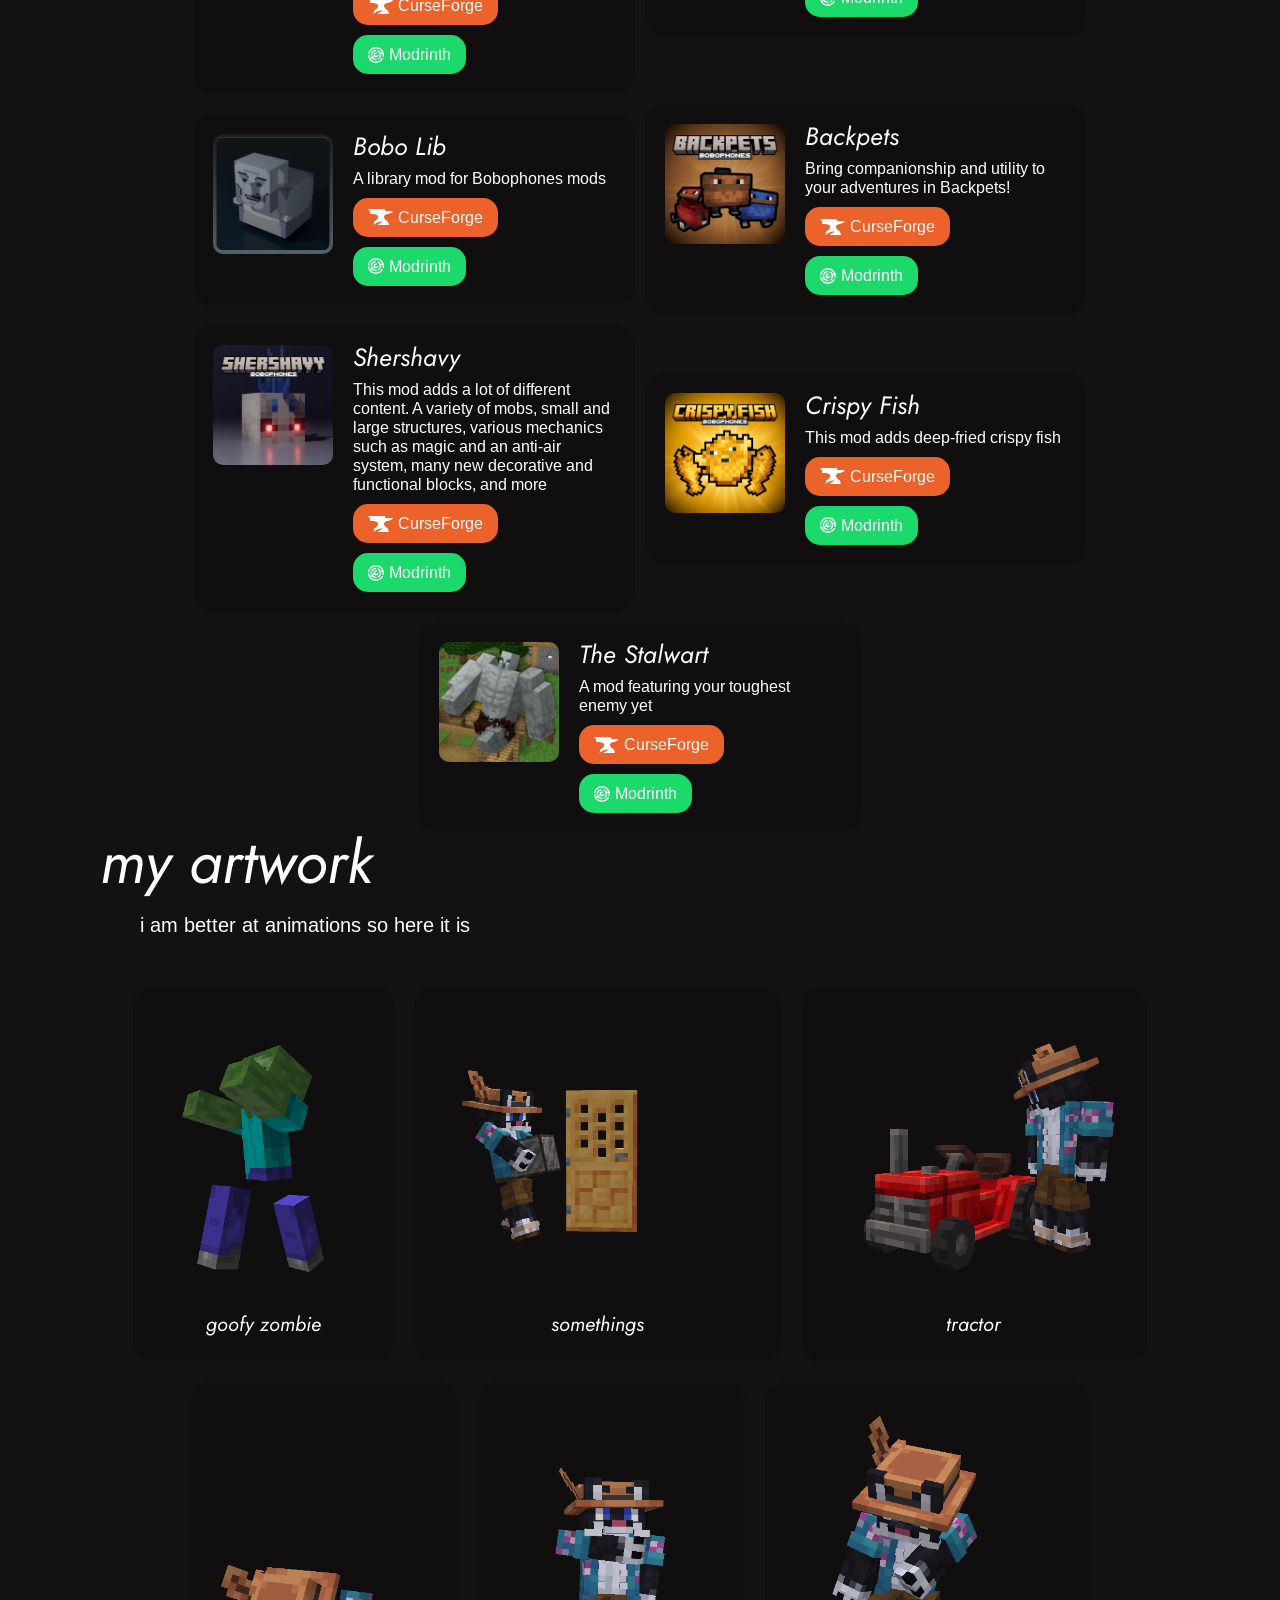
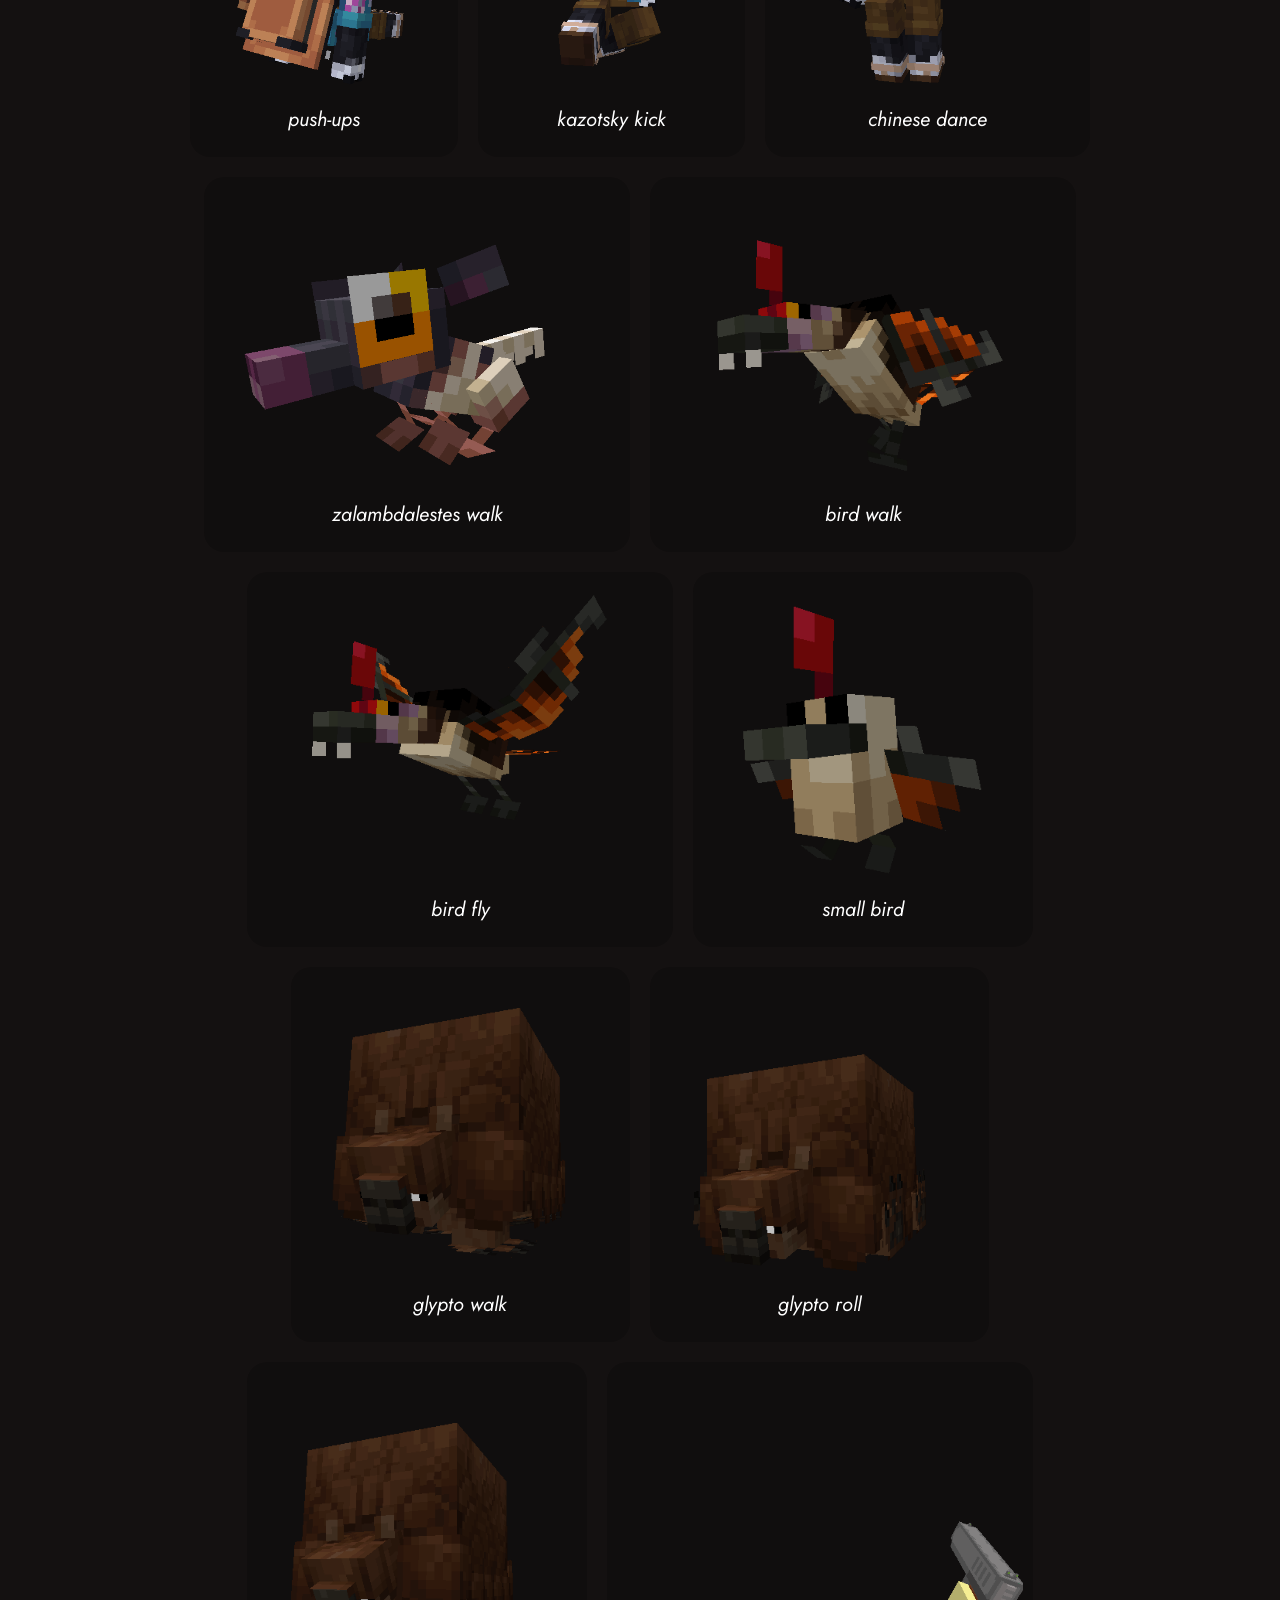
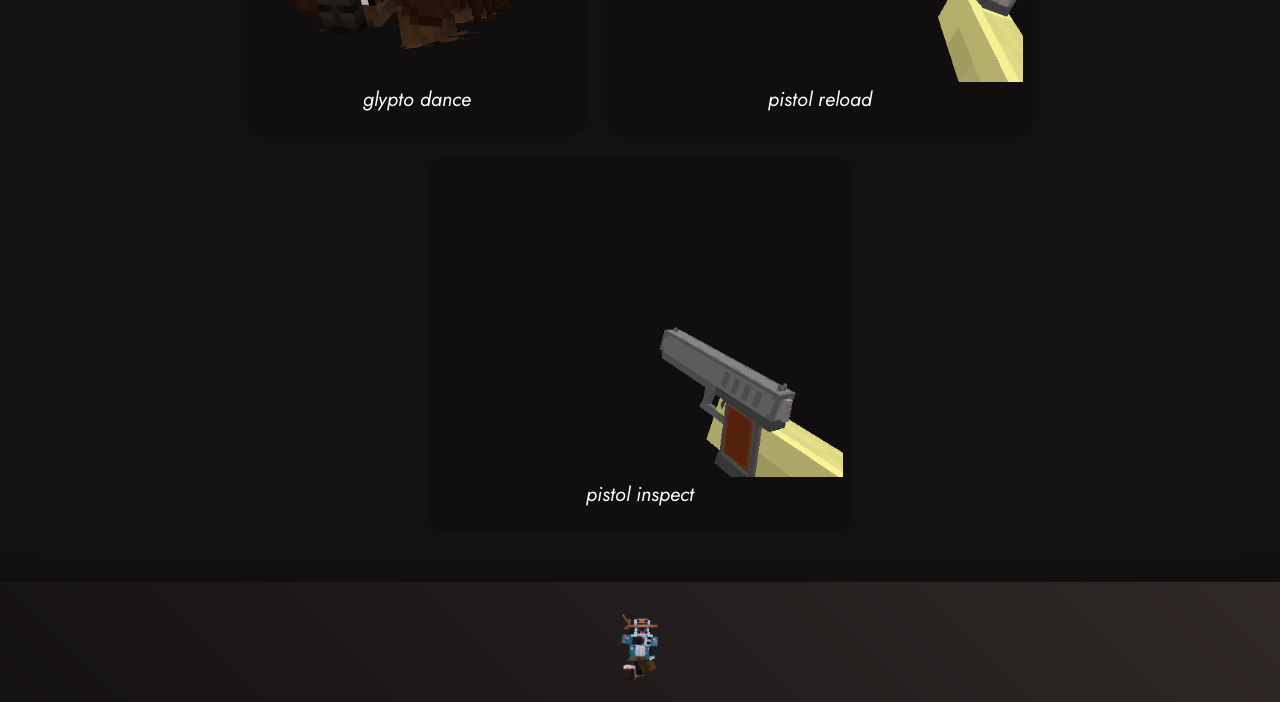
==== commit 7d63e54c: "commit" ====
--- a/index.html
+++ b/index.html
@@ -262,6 +262,14 @@
 				<div class="title"> kazotsky kick </div>
 			</div>
 			<div class="artwork" onclick="open_gallery(this)">
+				<img class="img" src="img/artwork/chinese_dance.gif" alt="artwork">
+				<div class="title"> chinese dance </div>
+			</div>
+			<div class="artwork" onclick="open_gallery(this)">
+				<img class="img" src="img/artwork/zalambdalestes_walk.gif" alt="artwork">
+				<div class="title"> zalambdalestes walk </div>
+			</div>
+			<div class="artwork" onclick="open_gallery(this)">
 				<img class="img" src="img/artwork/bird_walk.gif" alt="artwork">
 				<div class="title"> bird walk </div>
 			</div>
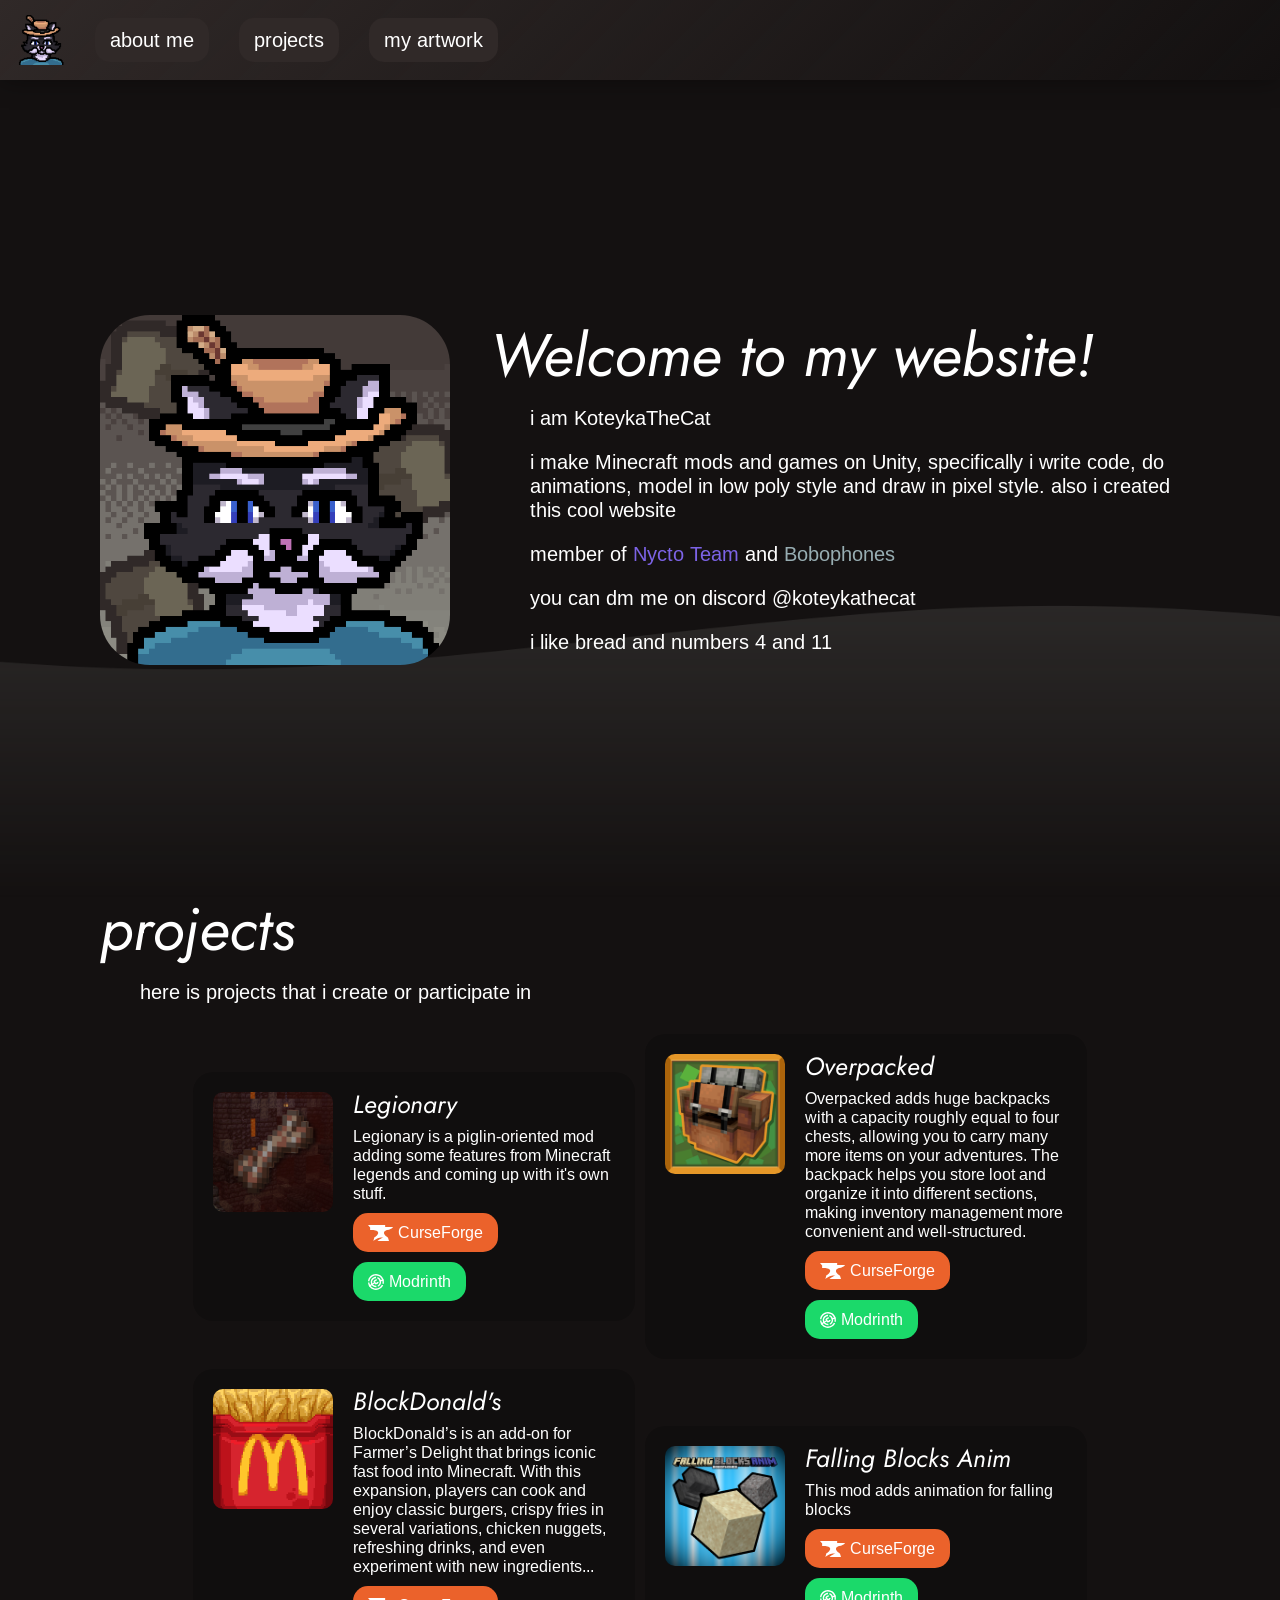
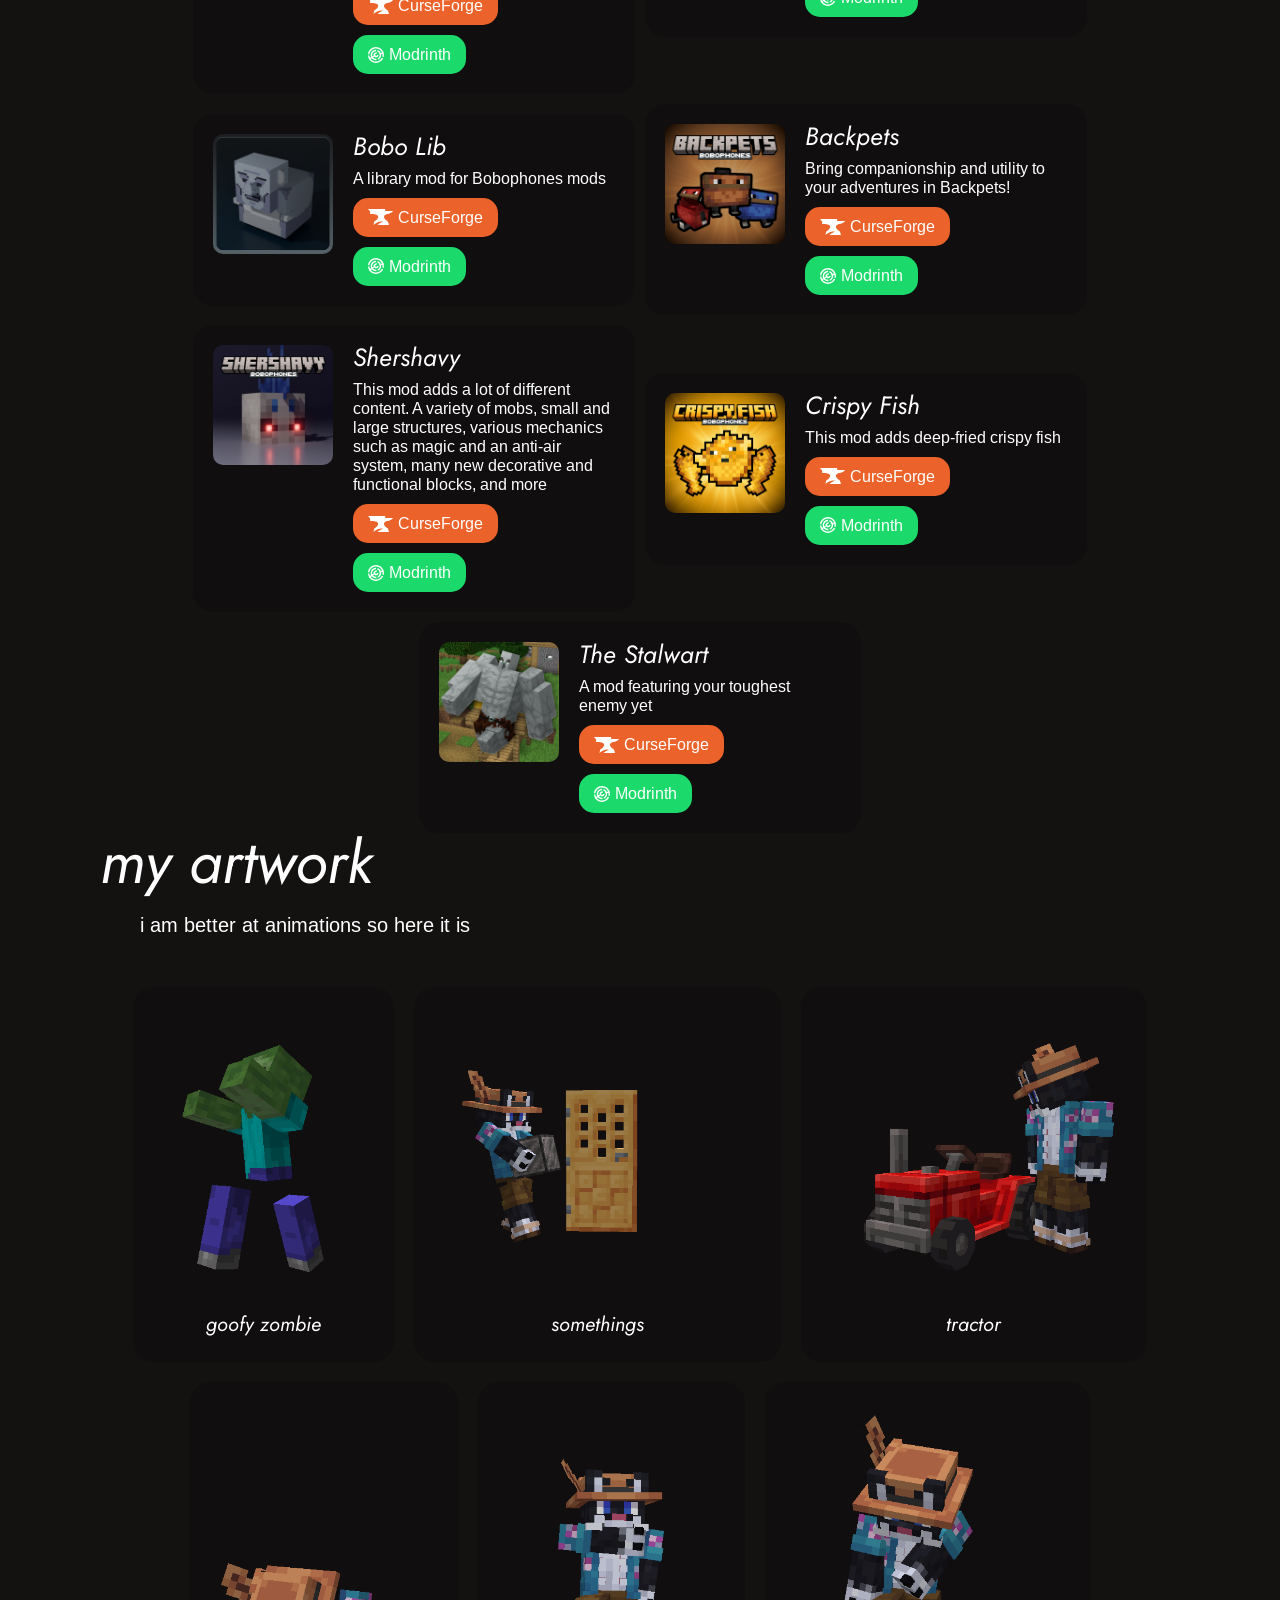
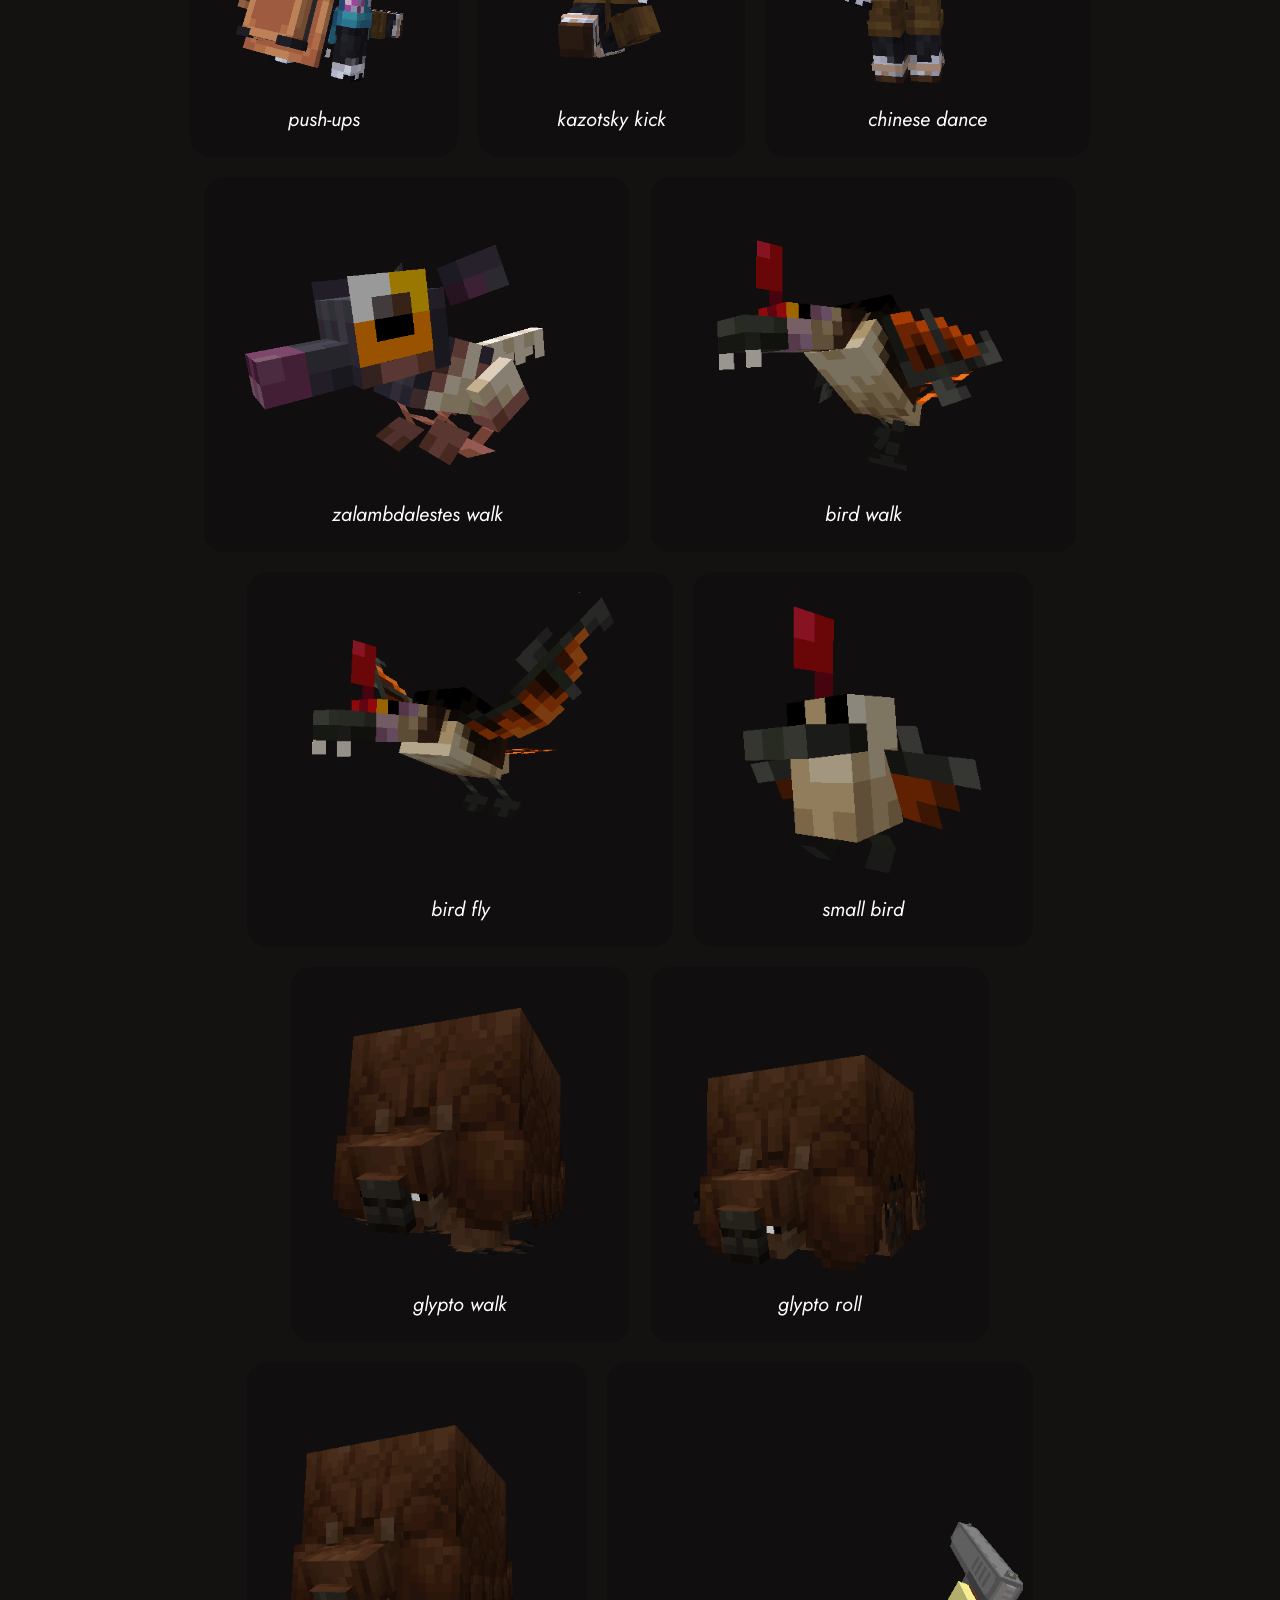
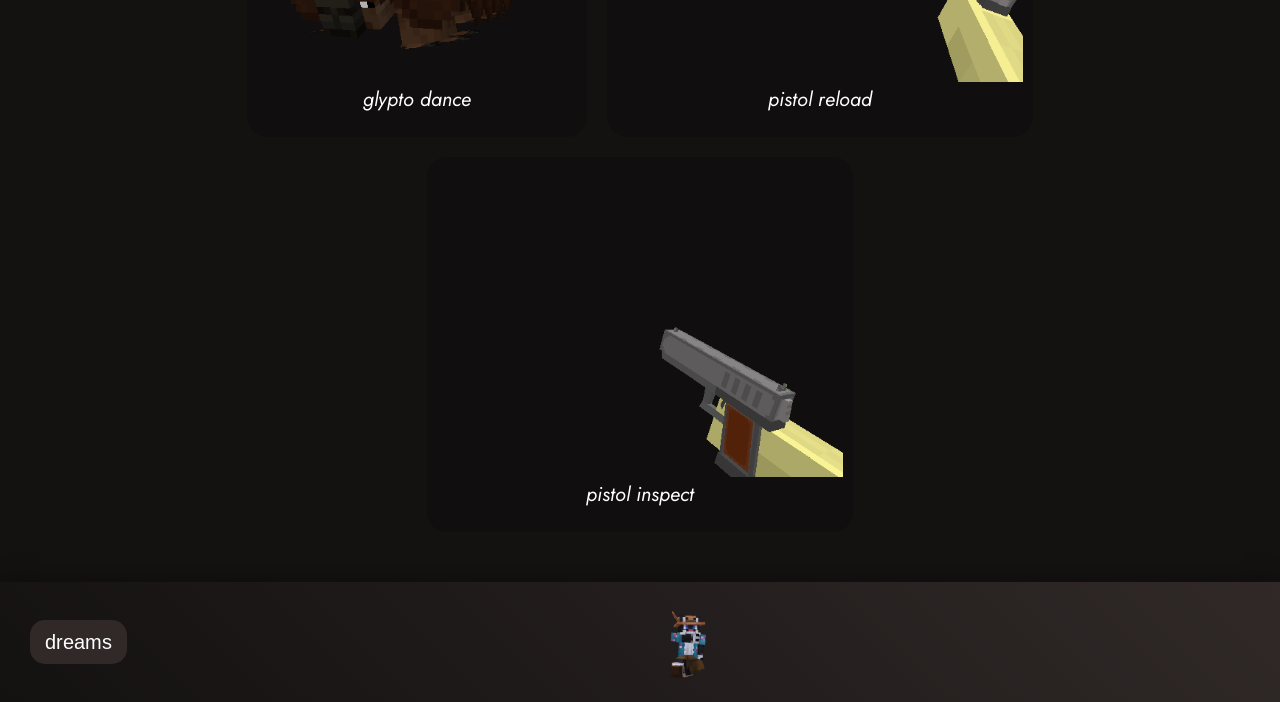
==== commit dab119bc: "commit" ====
--- a/index.html
+++ b/index.html
@@ -4,7 +4,7 @@
 	<meta charset="utf-8">
 	<link rel="icon" href="img/ktc_nobg.png" type="image/png">
 	<link rel="stylesheet" href="style.css">
-	<script src="gallery.js"></script>
+	<script src="js/gallery.js"></script>
 
 	<link rel="preconnect" href="https://fonts.googleapis.com">
 	<link rel="preconnect" href="https://fonts.gstatic.com" crossorigin>
@@ -44,21 +44,13 @@
 			<img class="avatar" src="img/ktc.png" alt="avatar">
 			<div class="texts">
 				<div class="title"> Welcome to my website! </div>
-				<div class="small_text">
-					i am KoteykaTheCat <br>
-				</div>
-				<div class="small_text">
-					i make Minecraft mods and games on Unity, specifically i write code, do animations, model in low poly style and draw in pixel style. also i created this cool website <br>
-				</div>
+				<div class="small_text"> i am KoteykaTheCat </div>
+				<div class="small_text"> i make Minecraft mods and games on Unity, specifically i write code, do animations, model in low poly style and draw in pixel style. also i created this cool website </div>
 				<div class="small_text">
 					member of <span><a href="https://discord.gg/YpxAffGBEW" style="color: #7C63E6">Nycto Team</a></span> and <span><a href="https://bobophones.github.io/" style="color: #97ADB2">Bobophones</a></span>
 				</div>
-				<div class="small_text">
-					you can dm me on discord @koteykathecat
-				</div>
-				<div class="small_text">
-					i like bread and numbers 4 and 11 <br>
-				</div>
+				<div class="small_text"> you can dm me on discord @koteykathecat </div>
+				<div class="small_text"> i like bread and numbers 4 and 11 </div>
 			</div>
 		</section>
 		<div>
@@ -305,10 +297,11 @@
 	</main>
 
 	<footer class="footer">
-		<div class="group">
-			<div class="links"></div>
-			<img class="ktc_smoke" height="100" src="img/artwork/kazotsky_kick.gif" alt="gif">
-		</div>
+		<div class="links">
+			<a class="link" href="dreams"> dreams </a>
+		</div>
+		<img class="ktc_smoke" height="100" src="img/artwork/kazotsky_kick.gif" alt="gif">
+		<div></div>
 	</footer>
 </div>
 </body>
--- a/style.css
+++ b/style.css
@@ -30,6 +30,10 @@
 ::selection {
 	background: var(--main_hc);
 	color: black;
+}
+
+.hidden {
+	display: none;
 }
 
 .body {
@@ -95,10 +99,10 @@
 }
 
 #about, #projects, #artwork {
-    position: relative;
-    top: calc(-2 * var(--header_h));
-    height: 0;
-    visibility: hidden;
+	position: relative;
+	top: calc(-2 * var(--header_h));
+	height: 0;
+	visibility: hidden;
 }
 
 .about {
@@ -108,8 +112,8 @@
 	align-items: center;
 }
 	.about .avatar {
-	    border-radius: 50px;
-	    height: 350px;
+		border-radius: 50px;
+		height: 350px;
 	}
 	.about .texts {
 		margin-left: 40px;
@@ -141,11 +145,11 @@
 		line-height: 25px;
 	}
 	.project .texts {
-    	display: flex;
-    	flex-wrap: wrap;
-    	flex-direction: column;
-    	gap: 10px;
-    }
+		display: flex;
+		flex-wrap: wrap;
+		flex-direction: column;
+		gap: 10px;
+	}
 	.project .desc {
 		font-size: 16px;
 	}
@@ -223,8 +227,13 @@
 		background: #15A54F;
 	}
 
-
 #gallery {
+	display: flex;
+}
+#dream {
+	display: grid;
+}
+#gallery, #dream {
 	position: fixed;
 	left: 0;
 	top: 0;
@@ -232,37 +241,104 @@
 	height: 100vh;
 	background: rgba(0, 0, 0, 0.75);
 	z-index: 20;
-	display: flex;
 	justify-content: center;
 	align-items: center;
 	opacity: 0;
 	visibility: hidden;
-}
-	#gallery.opened {
+	overflow-y: auto;
+}
+	#gallery.opened, #dream.opened {
 		opacity: 1;
 		visibility: visible;
 	}
 	#gallery_img {
-        max-width: 95%;
-        max-height: 95%;
-        transform: scale(0.9);
-    }
-    #gallery.opened #gallery_img {
-        transform: scale(1);
-    }
+		max-width: 95%;
+		max-height: 95%;
+		transform: scale(0.9);
+	}
+	#gallery.opened #gallery_img {
+		transform: scale(1);
+	}
 
 
 .footer {
+	margin-top: auto;
 	background: linear-gradient(45deg, transparent, var(--main_c));
-	padding: 10px;
-	display: flex;
+	padding: 10px 30px;
+	display: flex;
+	justify-content: space-between;
+	box-shadow: rgb(0, 0, 0, 0.4) 0px 0px 25px;
+}
+	.footer .links {
+		display: flex;
+		flex-direction: column;
+		justify-content: center;
+	}
+
+
+.dreams.title {
+	font-size: 40px;
+	line-height: 50px;
+	margin: 30px 0;
+}
+.dream_panel {
+	display: flex;
+	flex-direction: column;
+	gap: 10px;
+	background: var(--main_c);
+	padding: 20px;
+	border-radius: 20px;
+	margin: 20px 40px;
+}
+#dreams {
+	display: flex;
+	flex-wrap: wrap;
 	justify-content: center;
-	box-shadow: rgb(0, 0, 0, 0.4) 0px 0px 25px;
-}
-	.footer .group {
+	padding: 30px 0;
+	gap: 20px;
+}
+.dream_p {
+	display: flex;
+	flex-direction: column;
+	gap: 10px;
+	background: var(--tbg_c);
+	padding: 20px;
+	border-radius: 20px;
+}
+.dream_p:hover {
+	cursor: pointer;
+}
+	.dream_p .title, #dream_title {
+		font-size: 30px;
+		line-height: 30px;
+	}
+	.dream_p .date, #dream_date {
+		color: var(--main_hc);
+	}
+	.dream_p .tags, #dream_tags {
 		display: flex;
-		align-items: center;
-		flex-direction: column;
+		gap: 10px;
+	}
+	#dream_tags.hidden {
+		display: none;
+	}
+.tag {
+	border-radius: 10px;
+	background: var(--tbg_c);
+	padding: 4px 8px;
+	font-size: 16px;
+}
+	.tag.abs {
+   		background: olivedrab;
+	}
+	.tag.sus {
+   		background: firebrick;
+   	}
+   	.tag.prop {
+   		background: teal;
+   	}
+   	.tag.nm {
+   		background: saddlebrown;
 	}
 
 
@@ -294,7 +370,7 @@
 		flex-direction: column;
 	}
 		.about .avatar {
-		    border-radius: 40px;
+			border-radius: 40px;
 			height: 250px;
 		}
 		.about .texts {
